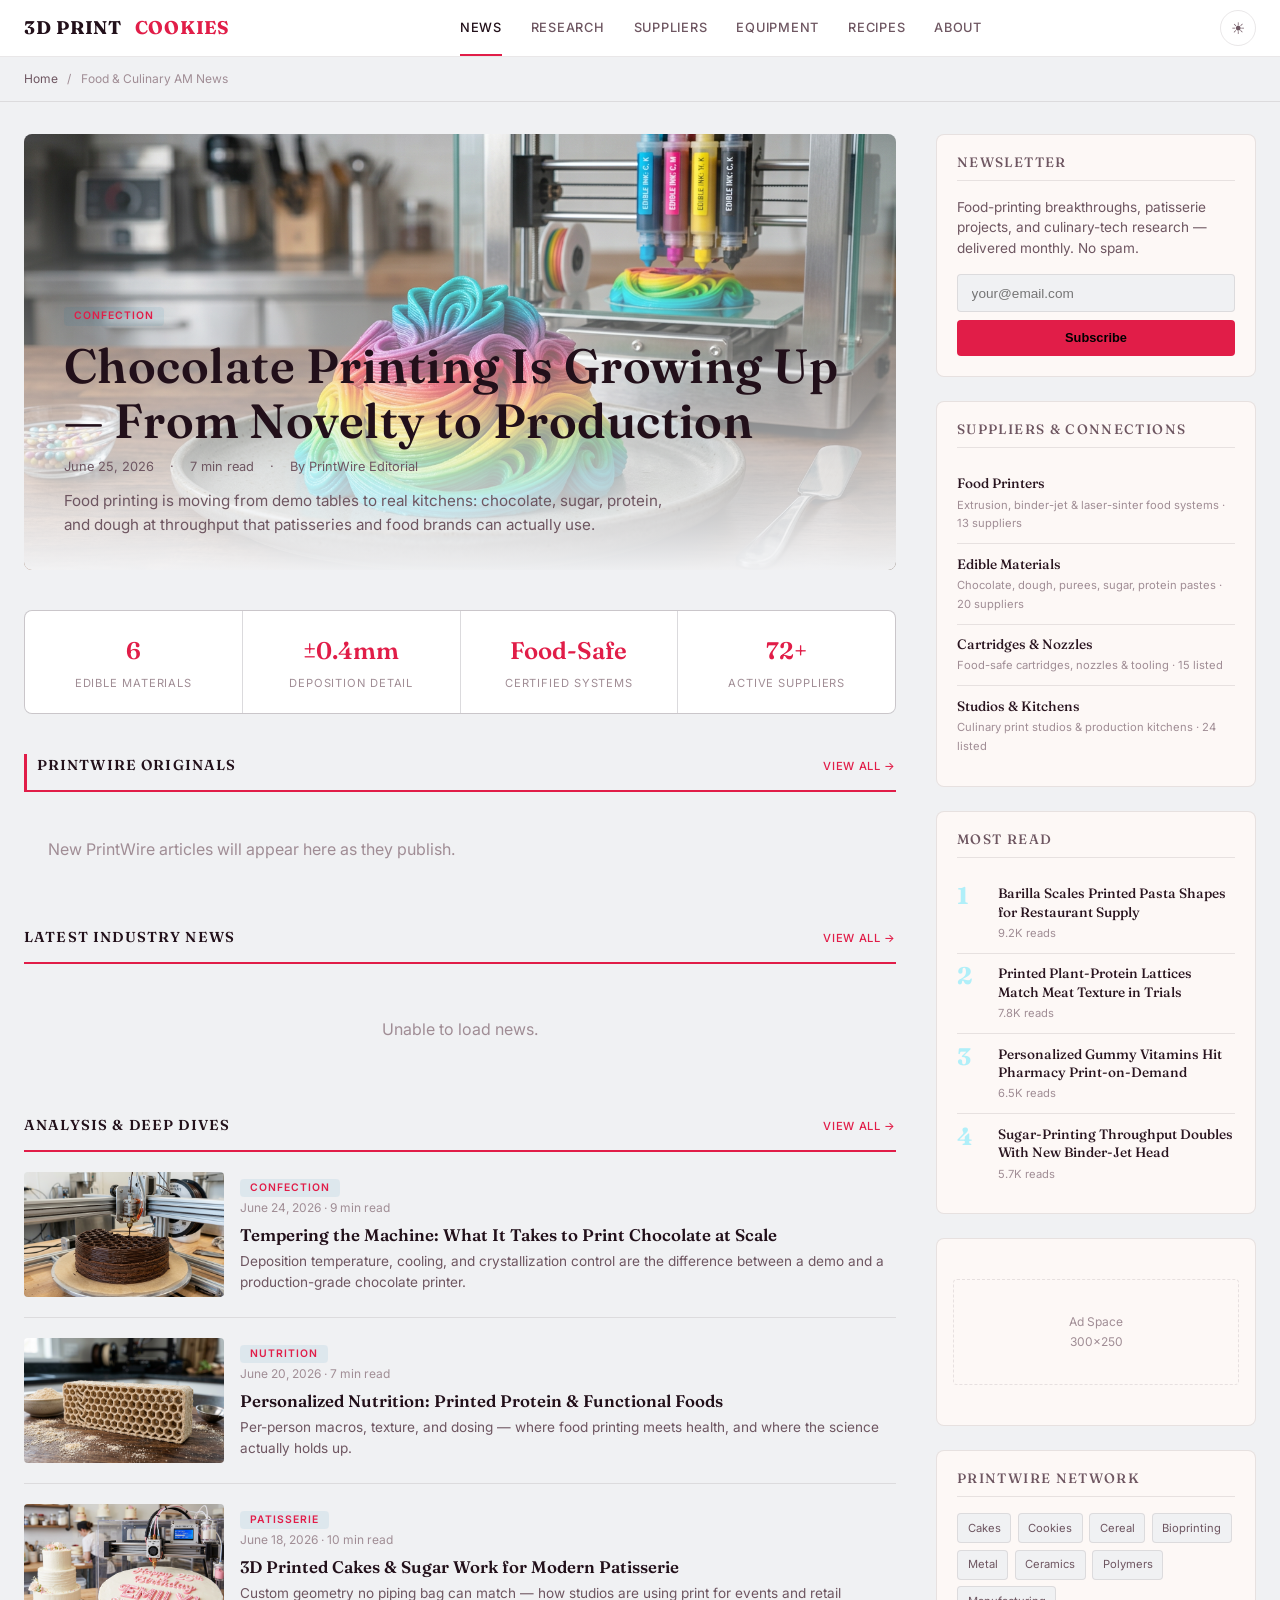
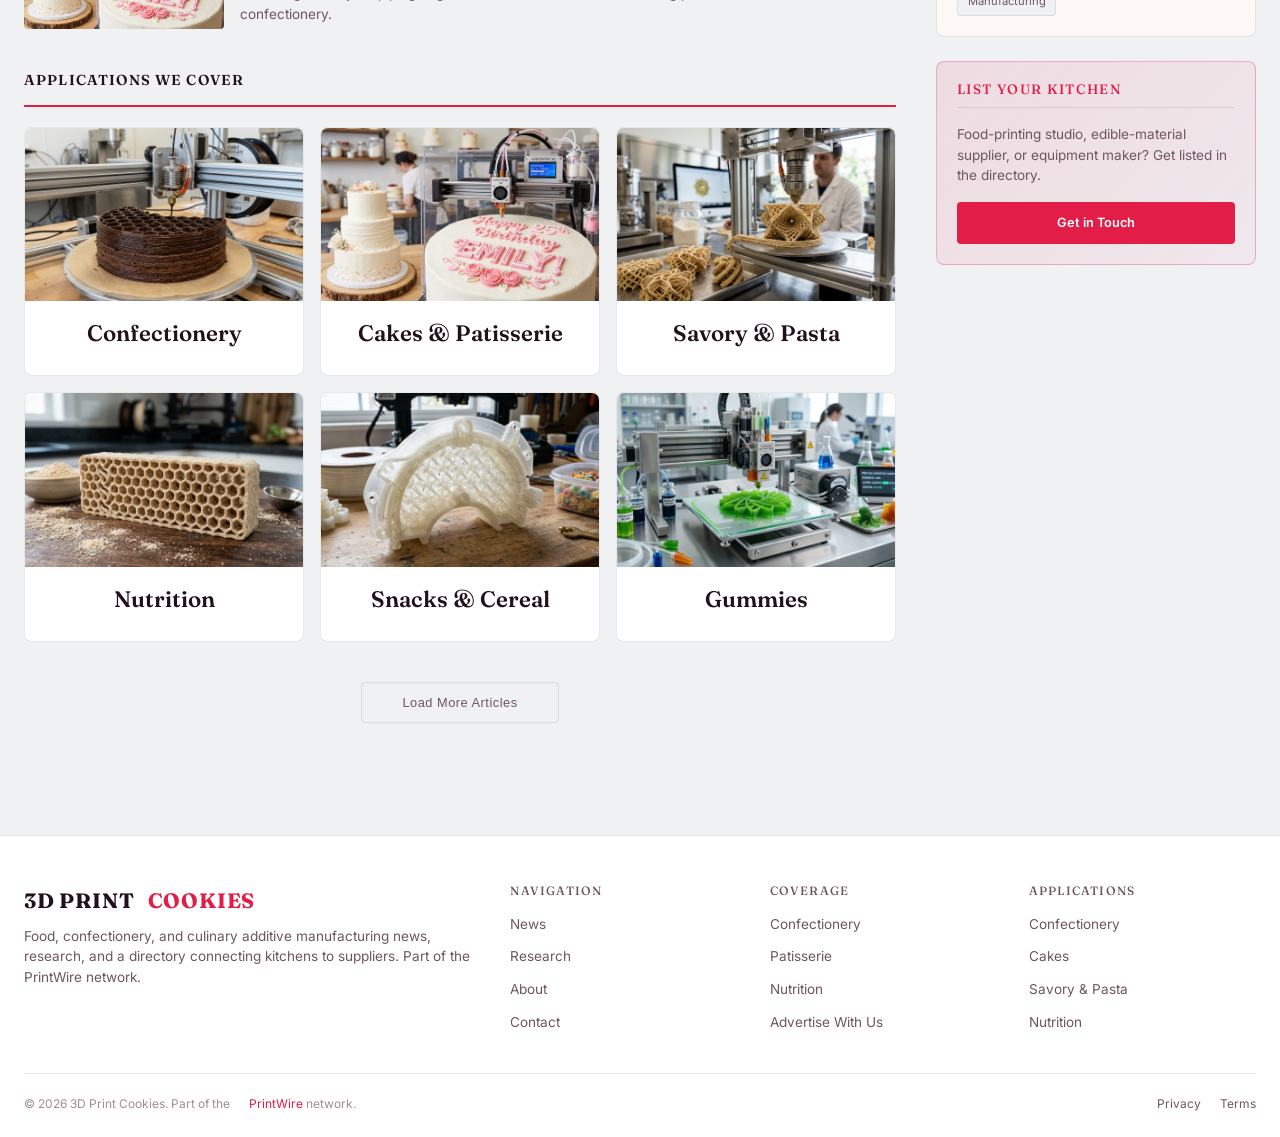
==== static/index.html @ 40391005 "Rebuild as Hugo Berry food site (was legacy static HTML); COOKIES branding" ====
<!DOCTYPE html>
<html lang="en">
<head>
  <meta charset="UTF-8">
  <meta name="viewport" content="width=device-width, initial-scale=1.0">
  <meta name="description" content="3D Print Cookies: food, confectionery, and culinary additive manufacturing news, research, and a directory connecting kitchens to suppliers.">
  <title>3D Print Cookies — Food &amp; Culinary AM News &amp; Suppliers</title>
  <link rel="preconnect" href="https://fonts.googleapis.com">
  <link rel="preconnect" href="https://fonts.gstatic.com" crossorigin>
  <link href="https://fonts.googleapis.com/css2?family=Fraunces:opsz,wght@9..144,500;9..144,600;9..144,700&family=Inter:wght@400;500;600&display=swap" rel="stylesheet">
  <link rel="stylesheet" href="css/editorial.css">
  <link rel="icon" type="image/svg+xml" href="/favicon.svg">
  <meta property="og:type" content="website">
  <meta property="og:title" content="3D Print Cookies — Food &amp; Culinary AM News &amp; Suppliers">
  <meta property="og:description" content="3D Print Cookies: food, confectionery, and culinary additive manufacturing news, research, and a directory connecting kitchens to suppliers.">
  <meta property="og:image" content="https://3dprintfood.com/images/03_multicolor_food.png">
  <meta property="og:url" content="https://3dprintfood.com/">
  <meta name="twitter:card" content="summary_large_image">
  <meta name="twitter:image" content="https://3dprintfood.com/images/03_multicolor_food.png">
</head>
<body>

<!-- ── Header ─────────────────────────────────── -->
<header class="ed-header">
  <div class="ed-header-inner">
    <a href="index.html" class="ed-logo">
      3D&nbsp;PRINT&nbsp;<span class="ed-logo-accent">COOKIES</span>
    </a>
    <button class="ed-nav-toggle" aria-label="Menu" onclick="document.querySelector('.ed-nav').classList.toggle('open')">&#9776;</button>
    <nav class="ed-nav">
      <a href="index.html" class="active">News</a>
      <a href="/articles/">Research</a>
      <a href="#suppliers">Suppliers</a>
      <a href="#suppliers">Equipment</a>
      <a href="#suppliers">Recipes</a>
      <a href="about.html">About</a>
    </nav>
    <button class="ed-theme-toggle" id="themeToggle" aria-label="Toggle light/dark mode" title="Toggle light/dark mode">&#9728;</button>
  </div>
</header>

<!-- ── Breadcrumbs ────────────────────────────── -->
<div class="ed-breadcrumbs">
  <a href="index.html">Home</a> <span>/</span> Food &amp; Culinary AM News
</div>

<!-- ── Main Layout ────────────────────────────── -->
<div class="ed-layout">
  <div class="ed-main">

    <!-- Featured Story -->
    <article class="ed-hero">
      <img src="images/03_multicolor_food.png" alt="Colorful 3D printed food">
      <div class="ed-hero-overlay"></div>
      <div class="ed-hero-content">
        <span class="ed-badge">Confection</span>
        <h1><a href="#">Chocolate Printing Is Growing Up — From Novelty to Production</a></h1>
        <div class="ed-hero-meta">
          <span>June 25, 2026</span>
          <span>·</span>
          <span>7 min read</span>
          <span>·</span>
          <span>By PrintWire Editorial</span>
        </div>
        <p class="ed-hero-excerpt">Food printing is moving from demo tables to real kitchens: chocolate, sugar, protein, and dough at throughput that patisseries and food brands can actually use.</p>
      </div>
    </article>

    <!-- Stats Bar -->
    <div class="ed-stats">
      <div class="ed-stat">
        <div class="ed-stat-value">6</div>
        <div class="ed-stat-label">Edible Materials</div>
      </div>
      <div class="ed-stat">
        <div class="ed-stat-value">±0.4mm</div>
        <div class="ed-stat-label">Deposition Detail</div>
      </div>
      <div class="ed-stat">
        <div class="ed-stat-value">Food-Safe</div>
        <div class="ed-stat-label">Certified Systems</div>
      </div>
      <div class="ed-stat">
        <div class="ed-stat-value">72+</div>
        <div class="ed-stat-label">Active Suppliers</div>
      </div>
    </div>

    <!-- PrintWire Originals — network-wide originals (featured) -->
    <div class="ed-section-label" style="border-left:3px solid var(--accent);padding-left:0.6rem;">
      PrintWire Originals
      <a href="/articles/">View All &rarr;</a>
    </div>
    <div class="ed-card-grid" id="pwOriginals">
      <div style="grid-column:1/-1;text-align:center;padding:2rem;color:var(--text-faint);">Loading PrintWire articles…</div>
    </div>

    <!-- Latest News — PrintWire + industry (RSS) -->
    <div class="ed-section-label">
      Latest Industry News
      <a href="#">View All &rarr;</a>
    </div>
    <div class="ed-card-grid" id="newsGrid">
      <div style="grid-column: 1/-1; text-align:center; padding:2rem; color:var(--text-faint);">Loading latest news…</div>
    </div>

    <!-- Analysis & Deep Dives -->
    <div class="ed-section-label">
      Analysis &amp; Deep Dives
      <a href="#">View All &rarr;</a>
    </div>
    <div class="ed-list">
      <article class="ed-list-item">
        <img src="images/01_chocolate_extrusion.png" alt="Chocolate 3D printing">
        <div>
          <span class="ed-badge">Confection</span>
          <div class="ed-card-meta">June 24, 2026 · 9 min read</div>
          <h3><a href="#">Tempering the Machine: What It Takes to Print Chocolate at Scale</a></h3>
          <p class="ed-card-excerpt">Deposition temperature, cooling, and crystallization control are the difference between a demo and a production-grade chocolate printer.</p>
        </div>
      </article>
      <article class="ed-list-item">
        <img src="images/10_protein_lattice.png" alt="Printed protein lattice">
        <div>
          <span class="ed-badge">Nutrition</span>
          <div class="ed-card-meta">June 20, 2026 · 7 min read</div>
          <h3><a href="#">Personalized Nutrition: Printed Protein &amp; Functional Foods</a></h3>
          <p class="ed-card-excerpt">Per-person macros, texture, and dosing — where food printing meets health, and where the science actually holds up.</p>
        </div>
      </article>
      <article class="ed-list-item">
        <img src="images/09_custom_cake.png" alt="Custom 3D printed cake">
        <div>
          <span class="ed-badge">Patisserie</span>
          <div class="ed-card-meta">June 18, 2026 · 10 min read</div>
          <h3><a href="#">3D Printed Cakes &amp; Sugar Work for Modern Patisserie</a></h3>
          <p class="ed-card-excerpt">Custom geometry no piping bag can match — how studios are using print for events and retail confectionery.</p>
        </div>
      </article>
    </div>

    <!-- Applications -->
    <div class="ed-section-label">
      Applications We Cover
    </div>
    <div class="ed-card-grid" style="grid-template-columns: repeat(3, 1fr); gap: 1rem; margin-bottom: 2.5rem;">
      <a href="#" class="ed-card" style="text-align:center;">
        <img class="ed-card-img" src="images/01_chocolate_extrusion.png" alt="Confectionery">
        <div class="ed-card-body"><h3>Confectionery</h3></div>
      </a>
      <a href="#" class="ed-card" style="text-align:center;">
        <img class="ed-card-img" src="images/09_custom_cake.png" alt="Cakes & Patisserie">
        <div class="ed-card-body"><h3>Cakes &amp; Patisserie</h3></div>
      </a>
      <a href="#" class="ed-card" style="text-align:center;">
        <img class="ed-card-img" src="images/06_pasta_shapes.png" alt="Savory & Pasta">
        <div class="ed-card-body"><h3>Savory &amp; Pasta</h3></div>
      </a>
      <a href="#" class="ed-card" style="text-align:center;">
        <img class="ed-card-img" src="images/10_protein_lattice.png" alt="Nutrition">
        <div class="ed-card-body"><h3>Nutrition</h3></div>
      </a>
      <a href="#" class="ed-card" style="text-align:center;">
        <img class="ed-card-img" src="images/07_cereal_bowl.png" alt="Snacks & Cereal">
        <div class="ed-card-body"><h3>Snacks &amp; Cereal</h3></div>
      </a>
      <a href="#" class="ed-card" style="text-align:center;">
        <img class="ed-card-img" src="images/05_gummy_precision.png" alt="Gummies">
        <div class="ed-card-body"><h3>Gummies</h3></div>
      </a>
    </div>

    <!-- Load More -->
    <div class="ed-load-more">
      <button>Load More Articles</button>
    </div>

  </div>

  <!-- ── Sidebar ─────────────────────────────── -->
  <aside class="ed-sidebar">

    <!-- Newsletter -->
    <div class="ed-sidebar-block ed-newsletter">
      <h4>Newsletter</h4>
      <p>Food-printing breakthroughs, patisserie projects, and culinary-tech research — delivered monthly. No spam.</p>
      <form action="https://api.web3forms.com/submit" method="POST" onsubmit="this.querySelector('button').textContent='Subscribed!';this.querySelector('button').disabled=true;">
        <input type="hidden" name="access_key" value="6f33053b-6d08-414b-9615-665f88c98da8">
        <input type="hidden" name="subject" value="Newsletter Signup — 3dprintcookies.com">
        <input type="hidden" name="from_name" value="Newsletter Signup">
        <input type="email" name="email" placeholder="your@email.com" required>
        <button type="submit">Subscribe</button>
      </form>
    </div>

    <!-- Suppliers & Connections -->
    <div class="ed-sidebar-block" id="suppliers">
      <h4>Suppliers &amp; Connections</h4>
      <div class="ed-popular-item">
        <div>
          <h3><a href="#">Food Printers</a></h3>
          <div class="ed-popular-meta">Extrusion, binder-jet &amp; laser-sinter food systems · 13 suppliers</div>
        </div>
      </div>
      <div class="ed-popular-item">
        <div>
          <h3><a href="#">Edible Materials</a></h3>
          <div class="ed-popular-meta">Chocolate, dough, purees, sugar, protein pastes · 20 suppliers</div>
        </div>
      </div>
      <div class="ed-popular-item">
        <div>
          <h3><a href="#">Cartridges &amp; Nozzles</a></h3>
          <div class="ed-popular-meta">Food-safe cartridges, nozzles &amp; tooling · 15 listed</div>
        </div>
      </div>
      <div class="ed-popular-item">
        <div>
          <h3><a href="#">Studios &amp; Kitchens</a></h3>
          <div class="ed-popular-meta">Culinary print studios &amp; production kitchens · 24 listed</div>
        </div>
      </div>
    </div>

    <!-- Most Read -->
    <div class="ed-sidebar-block">
      <h4>Most Read</h4>
      <div class="ed-popular-item">
        <span class="ed-popular-num">1</span>
        <div>
          <h3><a href="#">Barilla Scales Printed Pasta Shapes for Restaurant Supply</a></h3>
          <div class="ed-popular-meta">9.2K reads</div>
        </div>
      </div>
      <div class="ed-popular-item">
        <span class="ed-popular-num">2</span>
        <div>
          <h3><a href="#">Printed Plant-Protein Lattices Match Meat Texture in Trials</a></h3>
          <div class="ed-popular-meta">7.8K reads</div>
        </div>
      </div>
      <div class="ed-popular-item">
        <span class="ed-popular-num">3</span>
        <div>
          <h3><a href="#">Personalized Gummy Vitamins Hit Pharmacy Print-on-Demand</a></h3>
          <div class="ed-popular-meta">6.5K reads</div>
        </div>
      </div>
      <div class="ed-popular-item">
        <span class="ed-popular-num">4</span>
        <div>
          <h3><a href="#">Sugar-Printing Throughput Doubles With New Binder-Jet Head</a></h3>
          <div class="ed-popular-meta">5.7K reads</div>
        </div>
      </div>
    </div>

    <!-- Ad Placeholder -->
    <div class="ed-sidebar-block" style="text-align:center; color: var(--text-faint); font-size: 0.75rem; padding: 2.5rem 1rem;">
      <div style="border: 1px dashed var(--border); border-radius: 4px; padding: 2rem 1rem;">
        Ad Space<br>300×250
      </div>
    </div>

    <!-- Network Links -->
    <div class="ed-sidebar-block">
      <h4>PrintWire Network</h4>
      <div class="ed-network-links">
        <a href="https://3dprintcakes.com">Cakes</a>
        <a href="https://3dprintcookies.com">Cookies</a>
        <a href="https://3dprintcereal.com">Cereal</a>
        <a href="https://3dprinttissue.com">Bioprinting</a>
        <a href="https://dmls3d.com">Metal</a>
        <a href="https://3dprintceramics.com">Ceramics</a>
        <a href="https://3dprintcomposites.com">Polymers</a>
        <a href="https://sendcutship.com">Manufacturing</a>
      </div>
    </div>

    <!-- Studio CTA -->
    <div class="ed-sidebar-block" style="background: linear-gradient(135deg, rgba(225,29,72,0.10), rgba(225,29,72,0.04)); border-color: var(--border-accent);">
      <h4 style="color: var(--accent);">List Your Kitchen</h4>
      <p style="font-size: 0.85rem; color: var(--text-dim); margin-bottom: 1rem; line-height: 1.5;">Food-printing studio, edible-material supplier, or equipment maker? Get listed in the directory.</p>
      <a href="contact.html" style="display:block;text-align:center;padding:0.65rem;background:var(--accent);border-radius:4px;color:#fff;font-weight:600;font-size:0.8rem;transition:background 0.25s;" onmouseover="this.style.background='var(--accent-dark)'" onmouseout="this.style.background='var(--accent)'">Get in Touch</a>
    </div>

  </aside>
</div>

<!-- ── Footer ─────────────────────────────────── -->
<footer class="ed-footer">
  <div class="ed-footer-inner">
    <div class="ed-footer-brand">
      <div class="ed-logo" style="font-size:1.3rem; margin-bottom: 0.5rem;">3D&nbsp;PRINT&nbsp;<span class="ed-logo-accent">COOKIES</span></div>
      <p>Food, confectionery, and culinary additive manufacturing news, research, and a directory connecting kitchens to suppliers. Part of the PrintWire network.</p>
    </div>
    <div>
      <h4>Navigation</h4>
      <ul>
        <li><a href="index.html">News</a></li>
        <li><a href="/articles/">Research</a></li>
        <li><a href="about.html">About</a></li>
        <li><a href="contact.html">Contact</a></li>
      </ul>
    </div>
    <div>
      <h4>Coverage</h4>
      <ul>
        <li><a href="#">Confectionery</a></li>
        <li><a href="#">Patisserie</a></li>
        <li><a href="#">Nutrition</a></li>
        <li><a href="advertise.html">Advertise With Us</a></li>
      </ul>
    </div>
    <div>
      <h4>Applications</h4>
      <ul>
        <li><a href="#">Confectionery</a></li>
        <li><a href="#">Cakes</a></li>
        <li><a href="#">Savory &amp; Pasta</a></li>
        <li><a href="#">Nutrition</a></li>
      </ul>
    </div>
  </div>
  <div class="ed-footer-bottom">
    <span>&copy; 2026 3D Print Cookies. Part of the <a href="https://3dprint.space" style="color:var(--accent);">PrintWire</a> network.</span>
    <span>
      <a href="#">Privacy</a>
      <a href="#">Terms</a>
    </span>
  </div>
</footer>

<script>
// ── Mobile nav toggle ──
document.querySelector('.ed-nav-toggle')?.addEventListener('click', () => {
  document.querySelector('.ed-nav').classList.toggle('open');
});

// ── Theme toggle (light/dark) — light default ──
(function() {
  const btn = document.getElementById('themeToggle');
  const root = document.documentElement;
  function setTheme(theme) {
    root.setAttribute('data-theme', theme);
    localStorage.setItem('ed-theme', theme);
    btn.innerHTML = theme === 'dark' ? '&#9790;' : '&#9728;';
    btn.title = theme === 'dark' ? 'Switch to light mode' : 'Switch to dark mode';
  }
  const saved = localStorage.getItem('ed-theme');
  setTheme(saved || 'light');
  btn.addEventListener('click', () => {
    const current = root.getAttribute('data-theme') || 'light';
    setTheme(current === 'dark' ? 'light' : 'dark');
  });
})();

// ── News Feed: network-wide PrintWire Originals + industry RSS ──
(function() {
  var grid = document.getElementById('newsGrid');
  var orig = document.getElementById('pwOriginals');

  var feeds = [
    { url: 'https://news.google.com/rss/search?q=3D+printed+food+culinary&hl=en-US&gl=US&ceid=US:en', name: 'Google News' },
    { url: 'https://news.google.com/rss/search?q=food+3D+printing+chocolate+confectionery&hl=en-US&gl=US&ceid=US:en', name: 'Google News' },
    { url: 'https://news.google.com/rss/search?q=printed+protein+alternative+food+technology&hl=en-US&gl=US&ceid=US:en', name: 'Google News' },
    { url: 'https://3dprintingindustry.com/feed/', name: '3DPI' }
  ];

  var api = 'https://api.rss2json.com/v1/api.json?rss_url=';
  var rss = [];
  var localArts = [];
  var loaded = 0;
  var total = feeds.length;
  var fallbackImgs = [
    'images/01_chocolate_extrusion.png','images/02_sugar_layers.png','images/03_multicolor_food.png',
    'images/05_gummy_precision.png','images/06_pasta_shapes.png','images/07_cereal_bowl.png',
    'images/09_custom_cake.png','images/10_protein_lattice.png'
  ];

  function stripHtml(html) {
    var d = document.createElement('div'); d.innerHTML = html;
    return d.textContent || '';
  }
  function esc(s) {
    var d = document.createElement('div'); d.appendChild(document.createTextNode(s));
    return d.innerHTML;
  }
  function card(a, i) {
    var img = a.img || fallbackImgs[i % fallbackImgs.length];
    var fb = fallbackImgs[(i+1) % fallbackImgs.length];
    var open = a.local
      ? 'onclick="location.href=\'' + esc(a.link) + '\'"'
      : 'onclick="window.open(\'' + esc(a.link) + '\',\'_blank\',\'noopener\')"';
    var linkAttrs = a.local ? 'href="' + esc(a.link) + '"'
      : 'href="' + esc(a.link) + '" target="_blank" rel="noopener"';
    var badge = a.local
      ? '<span class="ed-badge" style="background:var(--accent);color:#fff;">' + esc(a.source) + '</span>'
      : '<span class="ed-badge">' + esc(a.source) + '</span>';
    return '<article class="ed-card" style="cursor:pointer" ' + open + '>' +
      '<img class="ed-card-img" src="' + esc(img) + '" alt="" loading="lazy" onerror="this.onerror=null;this.src=\'' + fb + '\'">' +
      '<div class="ed-card-body">' + badge +
        '<div class="ed-card-meta">' + esc(a.dateStr || '') + '</div>' +
        '<h3><a ' + linkAttrs + ' onclick="event.stopPropagation()">' + esc(a.title) + '</a></h3>' +
        '<p class="ed-card-excerpt">' + esc(a.desc) + '</p>' +
      '</div></article>';
  }

  var localReady = fetch('network.json', { cache: 'no-store' })
    .then(function(r){ return r.ok ? r.json() : []; })
    .then(function(items){
      (items || []).forEach(function(it, i){
        localArts.push({ title: it.title, link: it.url, desc: it.summary || '',
          date: it.iso, dateStr: it.date, source: (it.origin || 'PrintWire'), local: true,
          img: it.img || fallbackImgs[i % fallbackImgs.length] });
      });
      if (orig) {
        orig.innerHTML = localArts.length
          ? localArts.slice(0, 6).map(card).join('')
          : '<div style="grid-column:1/-1;padding:1.5rem;color:var(--text-faint);">New PrintWire articles will appear here as they publish.</div>';
      }
    })
    .catch(function(){ if (orig) orig.innerHTML = ''; });

  var timeout = setTimeout(finish, 8000);
  feeds.forEach(function(feed) {
    fetch(api + encodeURIComponent(feed.url))
      .then(function(r){ return r.json(); })
      .then(function(data){
        if (data.status === 'ok' && data.items) {
          data.items.forEach(function(item){
            rss.push({ title: item.title, link: item.link,
              desc: stripHtml(item.description).substring(0,140) + '…',
              date: item.pubDate, source: feed.name, local: false,
              img: item.thumbnail || (item.enclosure && item.enclosure.link) || '' });
          });
        }
      })
      .catch(function(){})
      .then(function(){ loaded++; if (loaded === total) { clearTimeout(timeout); finish(); } });
  });

  var done = false;
  function finish(){ if (done) return; done = true; localReady.then(render); }
  function render(){
    if (!grid) return;
    var merged = localArts.concat(rss);
    merged.forEach(function(a){ if (!a.dateStr && a.date) a.dateStr = new Date(a.date).toLocaleDateString('en-US',{year:'numeric',month:'short',day:'numeric'}); });
    merged.sort(function(a,b){ return new Date(b.date) - new Date(a.date); });
    var top = merged.slice(0, 8);
    grid.innerHTML = top.length
      ? top.map(card).join('')
      : '<div style="grid-column:1/-1;text-align:center;padding:2rem;color:var(--text-faint);">Unable to load news.</div>';
  }
})();
</script>
</body>
</html>
---- static/css/editorial.css ----
/* ============================================
   3dprintmetal.com — Editorial Layout
   Inspired by 3dnatives.com, modernized
   ============================================ */

/* ── Shared Tokens ───────────────────────────── */
:root {
  --accent: #00a8cc;
  --accent-dark: #008fad;
  --accent-dim: rgba(0,168,204,0.12);
  --red: #e53e3e;
  --radius: 8px;
  --radius-sm: 4px;
  --font-display: 'Oswald', sans-serif;
  --font-body: 'Inter', sans-serif;
  --transition: 0.25s cubic-bezier(0.4,0,0.2,1);
}

/* ── Dark Mode (default) ─────────────────────── */
:root, [data-theme="dark"] {
  --bg: #08090f;
  --bg-surface: #0e1019;
  --bg-card: #141620;
  --bg-card-hover: #1a1d2e;
  --bg-sidebar: #0f1118;
  --text: #e2e4e8;
  --text-dim: #8a8f9d;
  --text-faint: #555a68;
  --heading: #ffffff;
  --border: rgba(255,255,255,0.06);
  --border-accent: rgba(0,168,204,0.2);
  --shadow: 0 1px 3px rgba(0,0,0,0.4);
  --shadow-hover: 0 8px 24px rgba(0,0,0,0.5);
  --header-bg: rgba(8,9,15,0.92);
  --badge-bg: rgba(0,168,204,0.12);
  --input-bg: #0a0b12;
}

/* ── Light Mode ──────────────────────────────── */
[data-theme="light"] {
  --accent: #0077a8;
  --accent-dark: #005f85;
  --accent-dim: rgba(0,119,168,0.08);
  --bg: #f5f6f8;
  --bg-surface: #ffffff;
  --bg-card: #ffffff;
  --bg-card-hover: #f0f1f3;
  --bg-sidebar: #fafbfc;
  --text: #2d3748;
  --text-dim: #5a6577;
  --text-faint: #8e96a4;
  --heading: #1a202c;
  --border: rgba(0,0,0,0.08);
  --border-accent: rgba(0,119,168,0.2);
  --shadow: 0 1px 3px rgba(0,0,0,0.06);
  --shadow-hover: 0 8px 24px rgba(0,0,0,0.1);
  --header-bg: rgba(255,255,255,0.95);
  --badge-bg: rgba(0,119,168,0.08);
  --input-bg: #f0f1f3;
}

/* System preference when no manual choice */
@media (prefers-color-scheme: light) {
  :root:not([data-theme]) {
    --accent: #0077a8;
    --accent-dark: #005f85;
    --accent-dim: rgba(0,119,168,0.08);
    --bg: #f5f6f8;
    --bg-surface: #ffffff;
    --bg-card: #ffffff;
    --bg-card-hover: #f0f1f3;
    --bg-sidebar: #fafbfc;
    --text: #2d3748;
    --text-dim: #5a6577;
    --text-faint: #8e96a4;
    --heading: #1a202c;
    --border: rgba(0,0,0,0.08);
    --border-accent: rgba(0,119,168,0.2);
    --shadow: 0 1px 3px rgba(0,0,0,0.06);
    --shadow-hover: 0 8px 24px rgba(0,0,0,0.1);
    --header-bg: rgba(255,255,255,0.95);
    --badge-bg: rgba(0,119,168,0.08);
    --input-bg: #f0f1f3;
  }
}

/* ── Reset ───────────────────────────────────── */
*,*::before,*::after { margin:0;padding:0;box-sizing:border-box; }
html { scroll-behavior:smooth; font-size:16px; }
body {
  font-family: var(--font-body);
  color: var(--text);
  background: var(--input-bg);
  line-height: 1.65;
  -webkit-font-smoothing: antialiased;
  overflow-x: hidden;
}
a { color: inherit; text-decoration: none; }
img { max-width: 100%; display: block; }

/* ── Typography ──────────────────────────────── */
h1,h2,h3,h4 { font-family: var(--font-display); font-weight: 600; line-height: 1.15; color: var(--heading); }
h1 { font-size: clamp(2rem, 5vw, 3rem); letter-spacing: 0.01em; }
h2 { font-size: clamp(1.5rem, 3.5vw, 2.2rem); }
h3 { font-size: clamp(1.1rem, 2vw, 1.4rem); }
h4 { font-size: 0.85rem; text-transform: uppercase; letter-spacing: 0.1em; color: var(--text-dim); font-weight: 500; }

/* ── Header ──────────────────────────────────── */
.ed-header {
  position: sticky; top: 0; z-index: 100;
  background: var(--header-bg);
  backdrop-filter: blur(16px);
  border-bottom: 1px solid var(--border);
}
.ed-header-inner {
  max-width: 1280px;
  margin: 0 auto;
  display: flex;
  align-items: center;
  justify-content: space-between;
  padding: 0 1.5rem;
  height: 56px;
}
.ed-logo {
  font-family: var(--font-display);
  font-size: 1.15rem;
  font-weight: 700;
  color: var(--heading);
  letter-spacing: 0.04em;
  display: flex; align-items: center; gap: 0.5rem;
}
.ed-logo-accent { color: var(--accent); }
.ed-nav { display: flex; gap: 0; align-items: center; }
.ed-nav a {
  padding: 0 0.9rem;
  font-size: 0.8rem;
  font-weight: 500;
  color: var(--text-dim);
  text-transform: uppercase;
  letter-spacing: 0.06em;
  transition: color var(--transition);
  line-height: 56px;
  position: relative;
}
.ed-nav a:hover, .ed-nav a.active { color: var(--heading); }
.ed-nav a.active::after {
  content: ''; position: absolute; bottom: 0; left: 0.9rem; right: 0.9rem;
  height: 2px; background: var(--accent);
}
.ed-nav-toggle {
  display: none; background: none; border: none; color: var(--text);
  font-size: 1.5rem; cursor: pointer; padding: 0.5rem;
}

/* Theme toggle */
.ed-theme-toggle {
  background: none; border: 1px solid var(--border);
  color: var(--text-dim); cursor: pointer;
  width: 36px; height: 36px;
  border-radius: 50%;
  display: flex; align-items: center; justify-content: center;
  font-size: 1rem;
  transition: all var(--transition);
  margin-left: 0.5rem;
  flex-shrink: 0;
}
.ed-theme-toggle:hover { border-color: var(--accent); color: var(--accent); }

/* ── Breadcrumbs ─────────────────────────────── */
.ed-breadcrumbs {
  max-width: 1280px; margin: 0 auto;
  padding: 0.75rem 1.5rem;
  font-size: 0.75rem;
  color: var(--text-faint);
  border-bottom: 1px solid var(--border);
}
.ed-breadcrumbs a { color: var(--text-dim); transition: color var(--transition); }
.ed-breadcrumbs a:hover { color: var(--accent); }
.ed-breadcrumbs span { margin: 0 0.4rem; }

/* ── Layout ──────────────────────────────────── */
.ed-layout {
  max-width: 1280px;
  margin: 0 auto;
  display: grid;
  grid-template-columns: 1fr 320px;
  gap: 2.5rem;
  padding: 2rem 1.5rem;
  align-items: start;
}
.ed-main { min-width: 0; }
.ed-sidebar { position: sticky; top: 72px; }

/* ── Hero / Featured Story ───────────────────── */
.ed-hero {
  margin-bottom: 2.5rem;
  position: relative;
  border-radius: var(--radius);
  overflow: hidden;
  background: var(--bg-card);
}
.ed-hero img {
  width: 100%;
  aspect-ratio: 16/8;
  object-fit: cover;
  display: block;
}
.ed-hero-overlay {
  position: absolute; inset: 0;
  background: linear-gradient(0deg, rgba(8,9,15,0.95) 0%, rgba(8,9,15,0.3) 50%, transparent 100%);
}
[data-theme="light"] .ed-hero-overlay {
  background: linear-gradient(0deg, rgba(245,246,248,0.97) 0%, rgba(245,246,248,0.4) 50%, transparent 100%);
}
.ed-hero-content {
  position: absolute;
  bottom: 0; left: 0; right: 0;
  padding: 2rem 2.5rem;
}
.ed-hero .ed-badge { margin-bottom: 0.75rem; }
.ed-hero h1 { margin-bottom: 0.5rem; }
.ed-hero h1 a { color: var(--heading); transition: color var(--transition); }
.ed-hero h1 a:hover { color: var(--accent); }
.ed-hero-meta {
  font-size: 0.8rem;
  color: var(--text-dim);
  display: flex; gap: 1rem; align-items: center;
}
.ed-hero-excerpt {
  margin-top: 0.75rem;
  font-size: 0.95rem;
  color: var(--text-dim);
  line-height: 1.6;
  max-width: 600px;
}

/* ── Badge / Tag ─────────────────────────────── */
.ed-badge {
  display: inline-block;
  font-size: 0.65rem;
  font-weight: 600;
  text-transform: uppercase;
  letter-spacing: 0.1em;
  padding: 0.25rem 0.6rem;
  border-radius: var(--radius-sm);
  background: var(--badge-bg);
  color: var(--accent);
  line-height: 1;
}
.ed-badge.red { background: rgba(255,68,68,0.12); color: var(--red); }

/* ── Section Label ───────────────────────────── */
.ed-section-label {
  font-family: var(--font-display);
  font-size: 0.9rem;
  font-weight: 600;
  text-transform: uppercase;
  letter-spacing: 0.08em;
  color: var(--heading);
  margin-bottom: 1.25rem;
  padding-bottom: 0.75rem;
  border-bottom: 2px solid var(--accent);
  display: flex;
  align-items: center;
  justify-content: space-between;
}
.ed-section-label a {
  font-family: var(--font-body);
  font-size: 0.7rem;
  font-weight: 500;
  color: var(--accent);
  text-transform: uppercase;
  letter-spacing: 0.06em;
}

/* ── Article Cards ───────────────────────────── */
.ed-card-grid {
  display: grid;
  grid-template-columns: repeat(2, 1fr);
  gap: 1.5rem;
  margin-bottom: 2.5rem;
}
.ed-card {
  background: var(--bg-card);
  border-radius: var(--radius);
  overflow: hidden;
  border: 1px solid var(--border);
  transition: transform var(--transition), box-shadow var(--transition), border-color var(--transition);
}
.ed-card:hover {
  transform: translateY(-2px);
  box-shadow: var(--shadow-hover);
  border-color: var(--border-accent);
}
.ed-card-img {
  aspect-ratio: 16/10;
  object-fit: cover;
  width: 100%;
}
.ed-card-body { padding: 1.25rem; }
.ed-card-body .ed-badge { margin-bottom: 0.65rem; }
.ed-card-body h3 { margin-bottom: 0.5rem; }
.ed-card-body h3 a { color: var(--heading); transition: color var(--transition); }
.ed-card-body h3 a:hover { color: var(--accent); }
.ed-card-meta {
  font-size: 0.75rem;
  color: var(--text-faint);
  margin-bottom: 0.5rem;
}
.ed-card-excerpt {
  font-size: 0.85rem;
  color: var(--text-dim);
  line-height: 1.55;
  display: -webkit-box;
  -webkit-line-clamp: 3;
  -webkit-box-orient: vertical;
  overflow: hidden;
}

/* ── Article List (compact) ──────────────────── */
.ed-list { display: flex; flex-direction: column; gap: 1.25rem; margin-bottom: 2.5rem; }
.ed-list-item {
  display: grid;
  grid-template-columns: 200px 1fr;
  gap: 1rem;
  padding-bottom: 1.25rem;
  border-bottom: 1px solid var(--border);
  align-items: start;
}
.ed-list-item:last-child { border-bottom: none; padding-bottom: 0; }
.ed-list-item img {
  aspect-ratio: 16/10;
  object-fit: cover;
  border-radius: var(--radius-sm);
  width: 100%;
}
.ed-list-item h3 { font-size: 1.05rem; margin-bottom: 0.35rem; }
.ed-list-item h3 a { color: var(--heading); transition: color var(--transition); }
.ed-list-item h3 a:hover { color: var(--accent); }

/* ── Sidebar ─────────────────────────────────── */
.ed-sidebar-block {
  background: var(--bg-sidebar);
  border: 1px solid var(--border);
  border-radius: var(--radius);
  padding: 1.25rem;
  margin-bottom: 1.5rem;
}
.ed-sidebar-block h4 {
  margin-bottom: 1rem;
  padding-bottom: 0.6rem;
  border-bottom: 1px solid var(--border);
}

/* Newsletter widget */
.ed-newsletter p { font-size: 0.85rem; color: var(--text-dim); margin-bottom: 1rem; line-height: 1.5; }
.ed-newsletter input[type="email"] {
  width: 100%;
  padding: 0.65rem 0.85rem;
  background: var(--input-bg);
  border: 1px solid var(--border);
  border-radius: var(--radius-sm);
  color: var(--text);
  font-size: 0.85rem;
  margin-bottom: 0.5rem;
  transition: border-color var(--transition);
}
.ed-newsletter input[type="email"]:focus { outline: none; border-color: var(--accent); }
.ed-newsletter button {
  width: 100%;
  padding: 0.65rem;
  background: var(--accent);
  border: none;
  border-radius: var(--radius-sm);
  color: #000;
  font-weight: 600;
  font-size: 0.8rem;
  cursor: pointer;
  transition: background var(--transition);
}
.ed-newsletter button:hover { background: var(--accent-dark); }

/* Popular posts widget */
.ed-popular-item {
  display: flex;
  gap: 0.75rem;
  padding: 0.65rem 0;
  border-bottom: 1px solid var(--border);
  align-items: start;
}
.ed-popular-item:last-child { border-bottom: none; }
.ed-popular-num {
  font-family: var(--font-display);
  font-size: 1.5rem;
  font-weight: 700;
  color: var(--accent-dim);
  line-height: 1;
  min-width: 1.8rem;
  color: rgba(0,217,255,0.3);
}
.ed-popular-item h3 { font-size: 0.85rem; font-weight: 500; line-height: 1.35; }
.ed-popular-item h3 a { color: var(--text); }
.ed-popular-item h3 a:hover { color: var(--accent); }
.ed-popular-meta { font-size: 0.7rem; color: var(--text-faint); margin-top: 0.2rem; }

/* Network links widget */
.ed-network-links { display: flex; flex-wrap: wrap; gap: 0.4rem; }
.ed-network-links a {
  font-size: 0.7rem;
  padding: 0.3rem 0.6rem;
  background: var(--input-bg);
  border: 1px solid var(--border);
  border-radius: var(--radius-sm);
  color: var(--text-dim);
  transition: all var(--transition);
}
.ed-network-links a:hover { border-color: var(--accent); color: var(--accent); }

/* ── Load More ───────────────────────────────── */
.ed-load-more {
  text-align: center;
  margin: 2rem 0;
}
.ed-load-more button {
  padding: 0.75rem 2.5rem;
  background: transparent;
  border: 1px solid var(--border);
  border-radius: var(--radius-sm);
  color: var(--text-dim);
  font-size: 0.8rem;
  font-weight: 500;
  cursor: pointer;
  letter-spacing: 0.04em;
  transition: all var(--transition);
}
.ed-load-more button:hover {
  border-color: var(--accent);
  color: var(--accent);
}

/* ── Stats Bar ───────────────────────────────── */
.ed-stats {
  display: grid;
  grid-template-columns: repeat(4, 1fr);
  gap: 1px;
  background: var(--border);
  border: 1px solid var(--border);
  border-radius: var(--radius);
  overflow: hidden;
  margin-bottom: 2.5rem;
}
.ed-stat {
  background: var(--bg-card);
  padding: 1.25rem;
  text-align: center;
}
.ed-stat-value {
  font-family: var(--font-display);
  font-size: 1.5rem;
  font-weight: 600;
  color: var(--accent);
}
.ed-stat-label {
  font-size: 0.7rem;
  text-transform: uppercase;
  letter-spacing: 0.08em;
  color: var(--text-faint);
  margin-top: 0.25rem;
}

/* ── Page Hero (inner pages) ─────────────────── */
.ed-page-hero {
  position: relative;
  border-radius: var(--radius);
  overflow: hidden;
  margin-bottom: 2.5rem;
  background: var(--bg-card);
}
.ed-page-hero img {
  width: 100%; aspect-ratio: 16/6; object-fit: cover;
}
.ed-page-hero-overlay {
  position: absolute; inset: 0;
  background: linear-gradient(0deg, rgba(8,9,15,0.9) 0%, rgba(8,9,15,0.4) 60%, transparent 100%);
}
[data-theme="light"] .ed-page-hero-overlay {
  background: linear-gradient(0deg, rgba(245,246,248,0.95) 0%, rgba(245,246,248,0.5) 60%, transparent 100%);
}
.ed-page-hero-content {
  position: absolute; bottom: 0; left: 0; right: 0;
  padding: 2rem 2.5rem;
}
.ed-page-hero h1 { margin-bottom: 0.5rem; }
.ed-page-hero p { color: var(--text-dim); font-size: 1rem; max-width: 600px; }

/* ── Content Sections ────────────────────────── */
.ed-content { max-width: 1280px; margin: 0 auto; padding: 0 1.5rem; }
.ed-content-narrow { max-width: 860px; margin: 0 auto; padding: 0 1.5rem; }
.ed-section { margin-bottom: 3rem; }
.ed-section p { color: var(--text-dim); line-height: 1.75; margin-bottom: 1rem; font-size: 0.95rem; }
.ed-section p:last-child { margin-bottom: 0; }

/* Two-column content block */
.ed-two-col {
  display: grid;
  grid-template-columns: 1fr 1fr;
  gap: 2.5rem;
  align-items: start;
  margin-bottom: 2.5rem;
}
.ed-two-col img { border-radius: var(--radius); width: 100%; }

/* Content cards (mission, values, etc.) */
.ed-content-card {
  background: var(--bg-card);
  border: 1px solid var(--border);
  border-radius: var(--radius);
  padding: 1.75rem;
  transition: border-color var(--transition);
}
.ed-content-card:hover { border-color: var(--border-accent); }
.ed-content-card h3 { margin-bottom: 0.75rem; font-size: 1.15rem; }
.ed-content-card p { margin-bottom: 0; }
.ed-content-card .ed-icon {
  font-size: 1.5rem; margin-bottom: 0.75rem; display: block;
}
.ed-grid-2 { display: grid; grid-template-columns: 1fr 1fr; gap: 1.5rem; margin-bottom: 2.5rem; }
.ed-grid-3 { display: grid; grid-template-columns: repeat(3, 1fr); gap: 1.5rem; margin-bottom: 2.5rem; }
.ed-grid-4 { display: grid; grid-template-columns: repeat(4, 1fr); gap: 1.25rem; margin-bottom: 2.5rem; }

/* Service detail cards */
.ed-service-detail {
  display: grid;
  grid-template-columns: 280px 1fr;
  gap: 1.5rem;
  background: var(--bg-card);
  border: 1px solid var(--border);
  border-radius: var(--radius);
  overflow: hidden;
  margin-bottom: 1.25rem;
  transition: border-color var(--transition);
}
.ed-service-detail:hover { border-color: var(--border-accent); }
.ed-service-detail img { width: 100%; height: 100%; object-fit: cover; }
.ed-service-detail-body { padding: 1.5rem 1.5rem 1.5rem 0; }
.ed-service-detail-body h3 { margin-bottom: 0.5rem; }

/* Timeline */
.ed-timeline { position: relative; padding-left: 2.5rem; margin-bottom: 2.5rem; }
.ed-timeline::before {
  content: ''; position: absolute; left: 0.75rem; top: 0; bottom: 0;
  width: 2px; background: var(--border);
}
.ed-timeline-step {
  position: relative; margin-bottom: 2rem; padding-bottom: 0;
}
.ed-timeline-step:last-child { margin-bottom: 0; }
.ed-timeline-num {
  position: absolute; left: -2.5rem; top: 0;
  width: 1.5rem; height: 1.5rem;
  background: var(--accent);
  color: #000;
  border-radius: 50%;
  font-size: 0.7rem;
  font-weight: 700;
  display: flex; align-items: center; justify-content: center;
}
.ed-timeline-step h3 { font-size: 1.05rem; margin-bottom: 0.35rem; }

/* Forms */
.ed-form { max-width: 100%; }
.ed-form-group { margin-bottom: 1rem; }
.ed-form-group label {
  display: block; font-size: 0.8rem; font-weight: 500;
  color: var(--text-dim); margin-bottom: 0.35rem;
}
.ed-form-group .required { color: var(--red); }
.ed-form-group input, .ed-form-group textarea, .ed-form-group select {
  width: 100%;
  padding: 0.7rem 0.9rem;
  background: var(--input-bg);
  border: 1px solid var(--border);
  border-radius: var(--radius-sm);
  color: var(--text);
  font-family: var(--font-body);
  font-size: 0.9rem;
  transition: border-color var(--transition);
}
.ed-form-group input:focus, .ed-form-group textarea:focus, .ed-form-group select:focus {
  outline: none; border-color: var(--accent);
}
.ed-form-group textarea { resize: vertical; }
.ed-form-submit {
  padding: 0.75rem 2rem;
  background: var(--accent);
  border: none;
  border-radius: var(--radius-sm);
  color: #000;
  font-weight: 600;
  font-size: 0.9rem;
  cursor: pointer;
  transition: background var(--transition);
}
.ed-form-submit:hover { background: var(--accent-dark); }

/* CTA Banner */
.ed-cta-banner {
  background: var(--bg-card);
  border: 1px solid var(--border-accent);
  border-radius: var(--radius);
  padding: 2.5rem;
  text-align: center;
  margin-bottom: 2.5rem;
}
.ed-cta-banner h2 { margin-bottom: 0.5rem; }
.ed-cta-banner p { color: var(--text-dim); margin-bottom: 1.25rem; max-width: 500px; margin-left: auto; margin-right: auto; }
.ed-cta-banner a {
  display: inline-block;
  padding: 0.75rem 2rem;
  background: var(--accent);
  color: #000;
  font-weight: 600;
  border-radius: var(--radius-sm);
  transition: background var(--transition);
}
.ed-cta-banner a:hover { background: var(--accent-dark); }

/* Package cards (advertise) */
.ed-package {
  background: var(--bg-card);
  border: 1px solid var(--border);
  border-radius: var(--radius);
  padding: 1.75rem;
  transition: border-color var(--transition);
}
.ed-package:hover { border-color: var(--border-accent); }
.ed-package h3 { margin-bottom: 0.5rem; }
.ed-package .ed-price {
  font-family: var(--font-display);
  font-size: 1.8rem; font-weight: 600;
  color: var(--accent); margin-bottom: 1rem;
}
.ed-package .ed-price span { font-size: 0.9rem; color: var(--text-faint); }
.ed-package ul {
  list-style: none; padding: 0;
}
.ed-package li {
  font-size: 0.85rem; color: var(--text-dim);
  padding: 0.4rem 0;
  border-bottom: 1px solid var(--border);
  padding-left: 1.2rem;
  position: relative;
}
.ed-package li:last-child { border-bottom: none; }
.ed-package li::before {
  content: '\2713'; position: absolute; left: 0;
  color: var(--accent); font-size: 0.75rem;
}

/* Contact info cards */
.ed-info-card {
  display: flex; gap: 1rem; align-items: start;
  padding: 1rem;
  background: var(--bg-card);
  border: 1px solid var(--border);
  border-radius: var(--radius);
}
.ed-info-card .ed-icon { font-size: 1.5rem; flex-shrink: 0; }
.ed-info-card h4 { font-size: 0.8rem; margin-bottom: 0.25rem; }
.ed-info-card p { font-size: 0.85rem; color: var(--text-dim); margin: 0; }

/* Materials list */
.ed-materials-list { list-style: none; padding: 0; }
.ed-materials-list li {
  padding: 0.5rem 0;
  border-bottom: 1px solid var(--border);
  font-size: 0.9rem;
  color: var(--text-dim);
  padding-left: 1.2rem;
  position: relative;
}
.ed-materials-list li::before {
  content: ''; position: absolute; left: 0; top: 50%;
  width: 6px; height: 6px; border-radius: 50%;
  background: var(--accent); transform: translateY(-50%);
}

@media (max-width: 768px) {
  .ed-two-col { grid-template-columns: 1fr; }
  .ed-grid-2, .ed-grid-3, .ed-grid-4 { grid-template-columns: 1fr; }
  .ed-service-detail { grid-template-columns: 1fr; }
  .ed-service-detail img { aspect-ratio: 16/9; }
  .ed-service-detail-body { padding: 1.25rem; }
  .ed-page-hero-content { padding: 1.5rem; }
}

/* ── Footer ──────────────────────────────────── */
.ed-footer {
  background: var(--bg-surface);
  border-top: 1px solid var(--border);
  padding: 3rem 1.5rem 1.5rem;
  margin-top: 3rem;
}
.ed-footer-inner {
  max-width: 1280px;
  margin: 0 auto;
  display: grid;
  grid-template-columns: 2fr 1fr 1fr 1fr;
  gap: 2rem;
}
.ed-footer-brand p { font-size: 0.85rem; color: var(--text-dim); margin-top: 0.5rem; line-height: 1.5; }
.ed-footer h4 { font-size: 0.75rem; margin-bottom: 0.75rem; }
.ed-footer ul { list-style: none; }
.ed-footer li { margin-bottom: 0.4rem; }
.ed-footer li a { font-size: 0.85rem; color: var(--text-dim); transition: color var(--transition); }
.ed-footer li a:hover { color: var(--accent); }
.ed-footer-bottom {
  max-width: 1280px;
  margin: 2rem auto 0;
  padding-top: 1.25rem;
  border-top: 1px solid var(--border);
  font-size: 0.75rem;
  color: var(--text-faint);
  display: flex;
  justify-content: space-between;
  align-items: center;
}
.ed-footer-bottom a { color: var(--text-dim); margin-left: 1rem; }
.ed-footer-bottom a:hover { color: var(--accent); }

/* ── Responsive ──────────────────────────────── */
@media (max-width: 1024px) {
  .ed-layout { grid-template-columns: 1fr; }
  .ed-sidebar { position: static; }
}
@media (max-width: 768px) {
  .ed-card-grid { grid-template-columns: 1fr; }
  .ed-list-item { grid-template-columns: 140px 1fr; }
  .ed-hero-content { padding: 1.5rem; }
  .ed-hero h1 { font-size: 1.5rem; }
  .ed-footer-inner { grid-template-columns: 1fr 1fr; }
  .ed-stats { grid-template-columns: repeat(2, 1fr); }
  .ed-nav { display: none; }
  .ed-nav.open { display: flex; flex-direction: column; position: absolute; top: 56px; left: 0; right: 0; background: var(--bg); border-bottom: 1px solid var(--border); padding: 0.5rem 0; }
  .ed-nav.open a { line-height: 2.5; padding: 0 1.5rem; }
  .ed-nav-toggle { display: block; }
}
@media (max-width: 480px) {
  .ed-list-item { grid-template-columns: 1fr; }
  .ed-list-item img { aspect-ratio: 16/9; }
  .ed-footer-inner { grid-template-columns: 1fr; }
  .ed-hero-excerpt { display: none; }
}

/* ── Berry scheme (food): light default + dark toggle, raspberry, Fraunces ── */
:root { --font-display: 'Fraunces', serif; --font-body: 'Inter', sans-serif; }
:root, [data-theme="light"] {
  --accent: #E11D48; --accent-dark: #BE123C; --accent-dim: rgba(225,29,72,0.09);
  --bg: #FBF5F3; --bg-surface: #FFFFFF; --bg-card: #FFFFFF; --bg-card-hover: #F6EAE6;
  --bg-sidebar: #FDF8F6; --text: #2A1520; --text-dim: #6E5661; --text-faint: #A08D95;
  --heading: #22101A; --border: rgba(42,21,32,0.10); --border-accent: rgba(225,29,72,0.28);
}
[data-theme="dark"] {
  --accent: #FB4570; --accent-dark: #E11D48; --accent-dim: rgba(251,69,112,0.14);
  --bg: #1A0E13; --bg-surface: #241318; --bg-card: #2A171D; --bg-card-hover: #331A22;
  --bg-sidebar: #1E1015; --text: #F5E9EC; --text-dim: #C4A6AF; --text-faint: #7A5E68;
  --heading: #FFFFFF; --border: rgba(255,255,255,0.08); --border-accent: rgba(251,69,112,0.28);
}
@media (prefers-color-scheme: dark) { :root:not([data-theme]) {
  --bg: #1A0E13; --bg-surface: #241318; --bg-card: #2A171D; --text: #F5E9EC;
  --text-dim: #C4A6AF; --heading: #FFFFFF; --border: rgba(255,255,255,0.08);
  --accent: #FB4570; --accent-dark: #E11D48;
} }
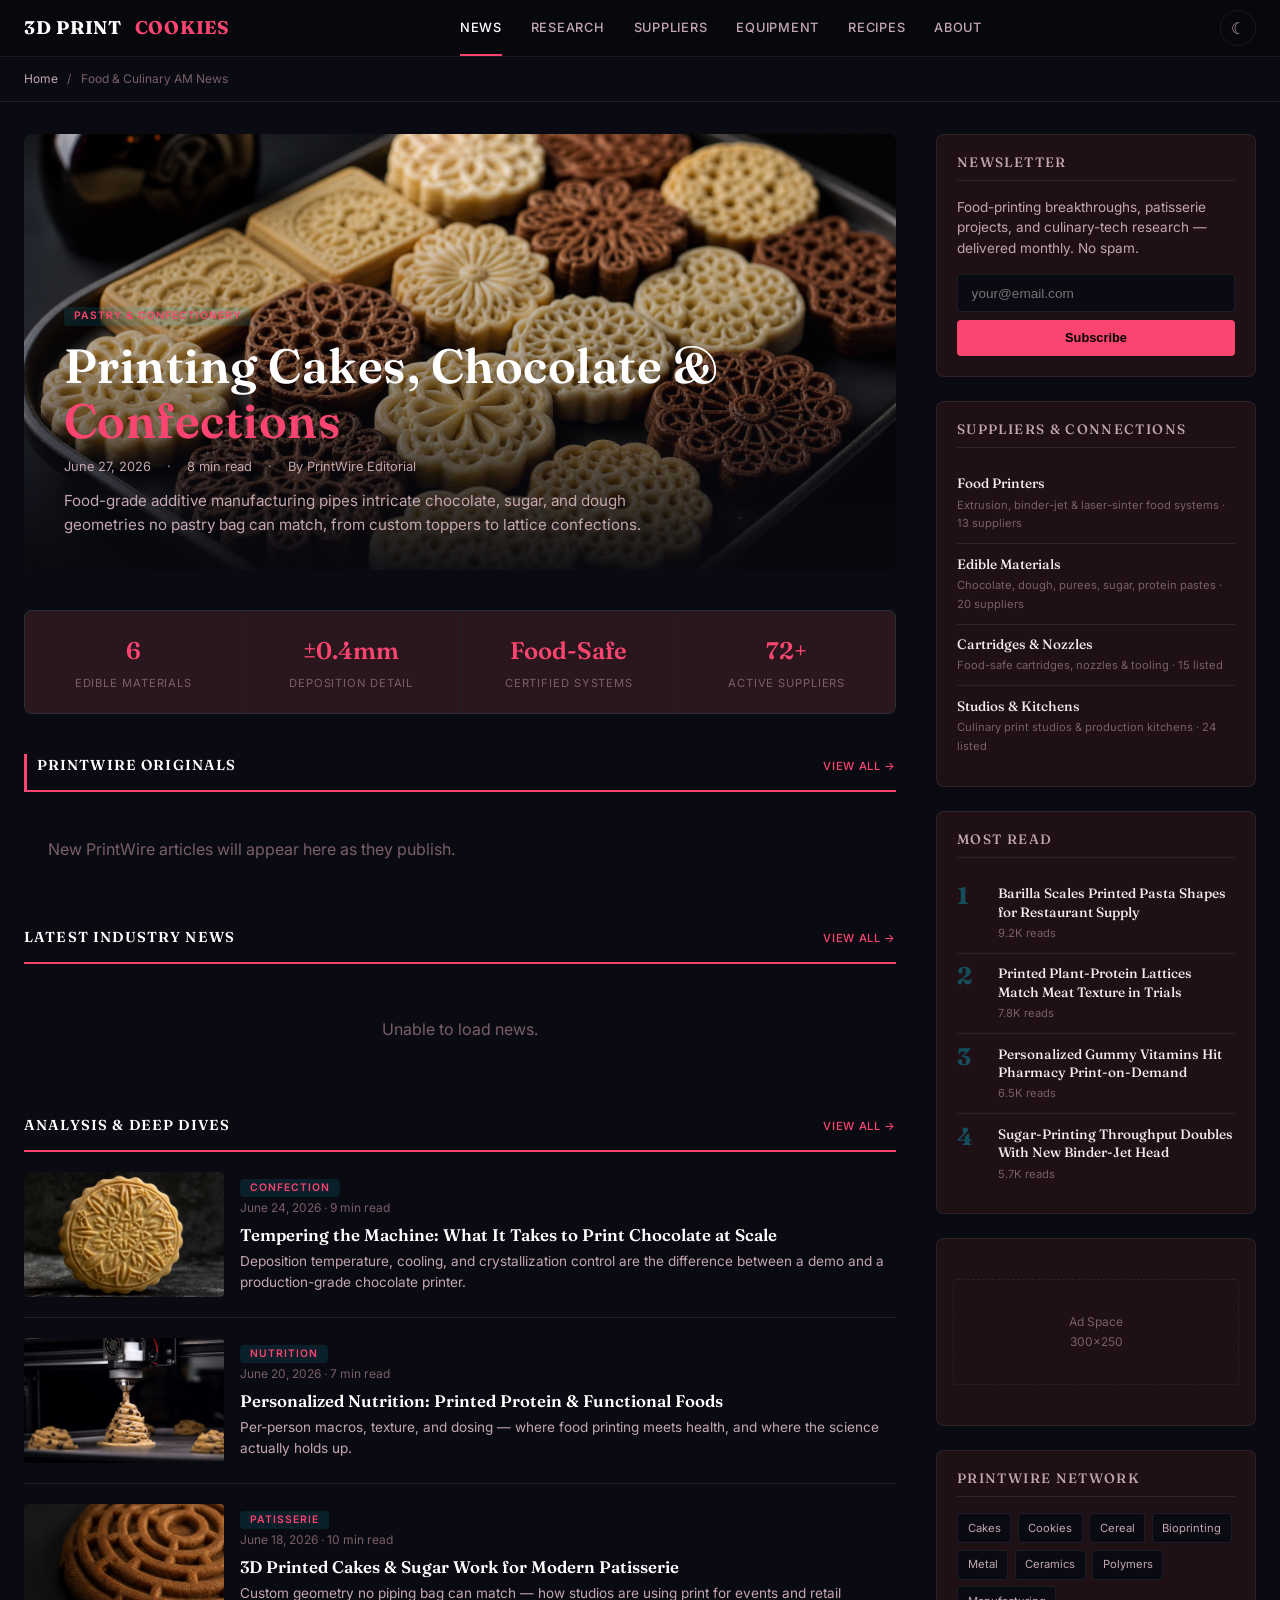
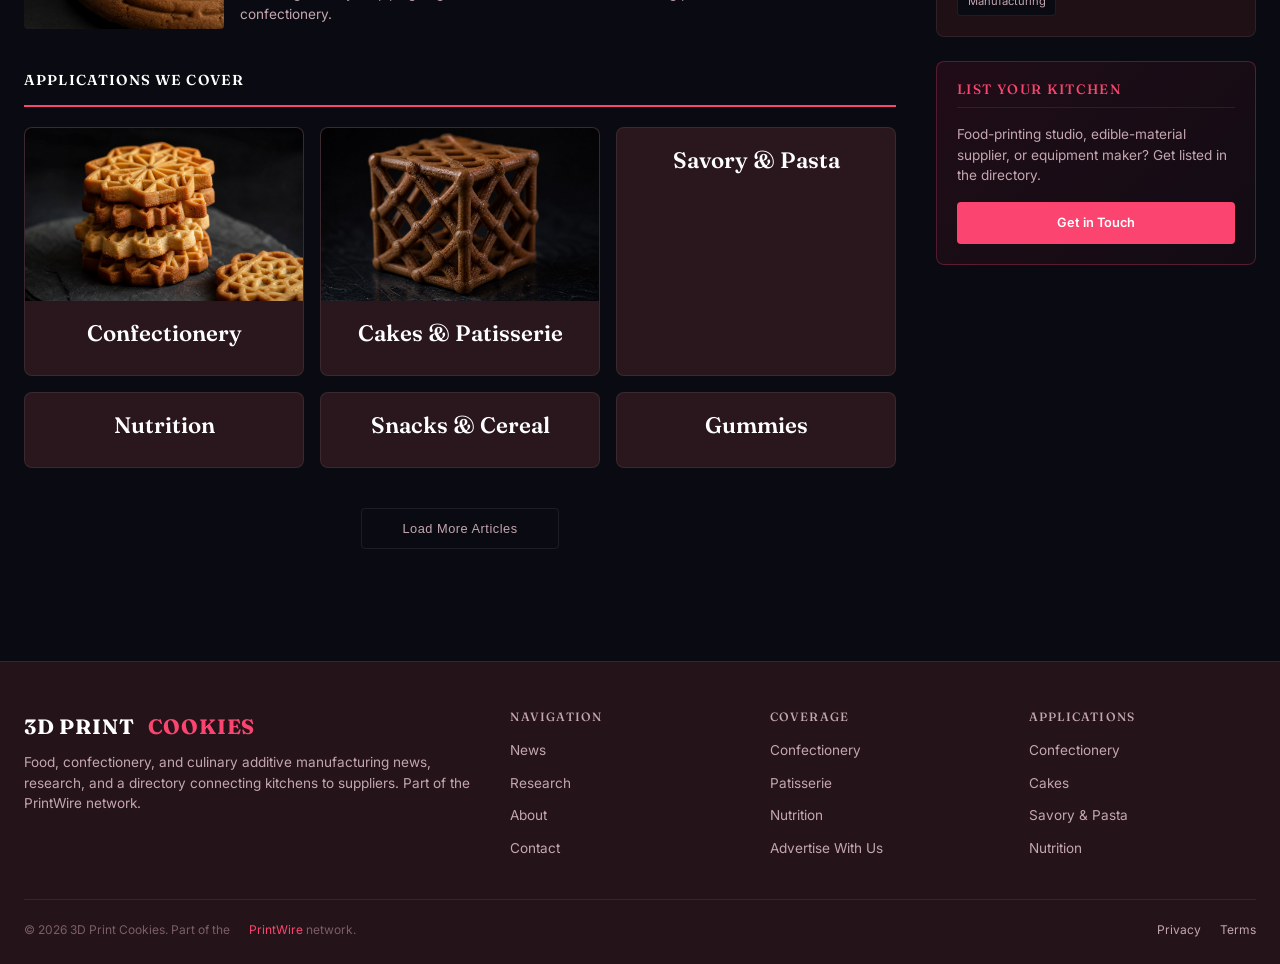
==== commit dc14d62f: "Diversify: market-targeted variant layout, unique per-site gpt-image-2 imagery (no repeats), light/d" ====
--- a/static/index.html
+++ b/static/index.html
@@ -13,10 +13,10 @@
   <meta property="og:type" content="website">
   <meta property="og:title" content="3D Print Cookies — Food &amp; Culinary AM News &amp; Suppliers">
   <meta property="og:description" content="3D Print Cookies: food, confectionery, and culinary additive manufacturing news, research, and a directory connecting kitchens to suppliers.">
-  <meta property="og:image" content="https://3dprintfood.com/images/03_multicolor_food.png">
+  <meta property="og:image" content="https://3dprintfood.com/images/01_hero_tray_intricately.png">
   <meta property="og:url" content="https://3dprintfood.com/">
   <meta name="twitter:card" content="summary_large_image">
-  <meta name="twitter:image" content="https://3dprintfood.com/images/03_multicolor_food.png">
+  <meta name="twitter:image" content="https://3dprintfood.com/images/01_hero_tray_intricately.png">
 </head>
 <body>
 
@@ -50,19 +50,15 @@
 
     <!-- Featured Story -->
     <article class="ed-hero">
-      <img src="images/03_multicolor_food.png" alt="Colorful 3D printed food">
+      <img src="images/01_hero_tray_intricately.png" alt="Pastry & Confectionery">
       <div class="ed-hero-overlay"></div>
       <div class="ed-hero-content">
-        <span class="ed-badge">Confection</span>
-        <h1><a href="#">Chocolate Printing Is Growing Up — From Novelty to Production</a></h1>
+        <span class="ed-badge">Pastry & Confectionery</span>
+        <h1><a href="#">Printing Cakes, Chocolate &amp; <span class="ed-logo-accent">Confections</span></a></h1>
         <div class="ed-hero-meta">
-          <span>June 25, 2026</span>
-          <span>·</span>
-          <span>7 min read</span>
-          <span>·</span>
-          <span>By PrintWire Editorial</span>
-        </div>
-        <p class="ed-hero-excerpt">Food printing is moving from demo tables to real kitchens: chocolate, sugar, protein, and dough at throughput that patisseries and food brands can actually use.</p>
+          <span>June 27, 2026</span><span>·</span><span>8 min read</span><span>·</span><span>By PrintWire Editorial</span>
+        </div>
+        <p class="ed-hero-excerpt">Food-grade additive manufacturing pipes intricate chocolate, sugar, and dough geometries no pastry bag can match, from custom toppers to lattice confections.</p>
       </div>
     </article>
 
@@ -111,7 +107,7 @@
     </div>
     <div class="ed-list">
       <article class="ed-list-item">
-        <img src="images/01_chocolate_extrusion.png" alt="Chocolate 3D printing">
+        <img src="images/02_cookie_embossed.png" alt="Chocolate 3D printing">
         <div>
           <span class="ed-badge">Confection</span>
           <div class="ed-card-meta">June 24, 2026 · 9 min read</div>
@@ -120,7 +116,7 @@
         </div>
       </article>
       <article class="ed-list-item">
-        <img src="images/10_protein_lattice.png" alt="Printed protein lattice">
+        <img src="images/03_printer_extruding.png" alt="Printed protein lattice">
         <div>
           <span class="ed-badge">Nutrition</span>
           <div class="ed-card-meta">June 20, 2026 · 7 min read</div>
@@ -129,7 +125,7 @@
         </div>
       </article>
       <article class="ed-list-item">
-        <img src="images/09_custom_cake.png" alt="Custom 3D printed cake">
+        <img src="images/04_cookie_surface.png" alt="Custom 3D printed cake">
         <div>
           <span class="ed-badge">Patisserie</span>
           <div class="ed-card-meta">June 18, 2026 · 10 min read</div>
@@ -145,27 +141,27 @@
     </div>
     <div class="ed-card-grid" style="grid-template-columns: repeat(3, 1fr); gap: 1rem; margin-bottom: 2.5rem;">
       <a href="#" class="ed-card" style="text-align:center;">
-        <img class="ed-card-img" src="images/01_chocolate_extrusion.png" alt="Confectionery">
+        <img class="ed-card-img" src="images/05_stack_custom.png" alt="Confectionery">
         <div class="ed-card-body"><h3>Confectionery</h3></div>
       </a>
       <a href="#" class="ed-card" style="text-align:center;">
-        <img class="ed-card-img" src="images/09_custom_cake.png" alt="Cakes & Patisserie">
+        <img class="ed-card-img" src="images/06_gingerbread_lattice.png" alt="Cakes & Patisserie">
         <div class="ed-card-body"><h3>Cakes &amp; Patisserie</h3></div>
       </a>
       <a href="#" class="ed-card" style="text-align:center;">
-        <img class="ed-card-img" src="images/06_pasta_shapes.png" alt="Savory & Pasta">
+        
         <div class="ed-card-body"><h3>Savory &amp; Pasta</h3></div>
       </a>
       <a href="#" class="ed-card" style="text-align:center;">
-        <img class="ed-card-img" src="images/10_protein_lattice.png" alt="Nutrition">
+        
         <div class="ed-card-body"><h3>Nutrition</h3></div>
       </a>
       <a href="#" class="ed-card" style="text-align:center;">
-        <img class="ed-card-img" src="images/07_cereal_bowl.png" alt="Snacks & Cereal">
+        
         <div class="ed-card-body"><h3>Snacks &amp; Cereal</h3></div>
       </a>
       <a href="#" class="ed-card" style="text-align:center;">
-        <img class="ed-card-img" src="images/05_gummy_precision.png" alt="Gummies">
+        
         <div class="ed-card-body"><h3>Gummies</h3></div>
       </a>
     </div>
@@ -348,7 +344,7 @@
     btn.title = theme === 'dark' ? 'Switch to light mode' : 'Switch to dark mode';
   }
   const saved = localStorage.getItem('ed-theme');
-  setTheme(saved || 'light');
+  setTheme(saved || 'dark');
   btn.addEventListener('click', () => {
     const current = root.getAttribute('data-theme') || 'light';
     setTheme(current === 'dark' ? 'light' : 'dark');
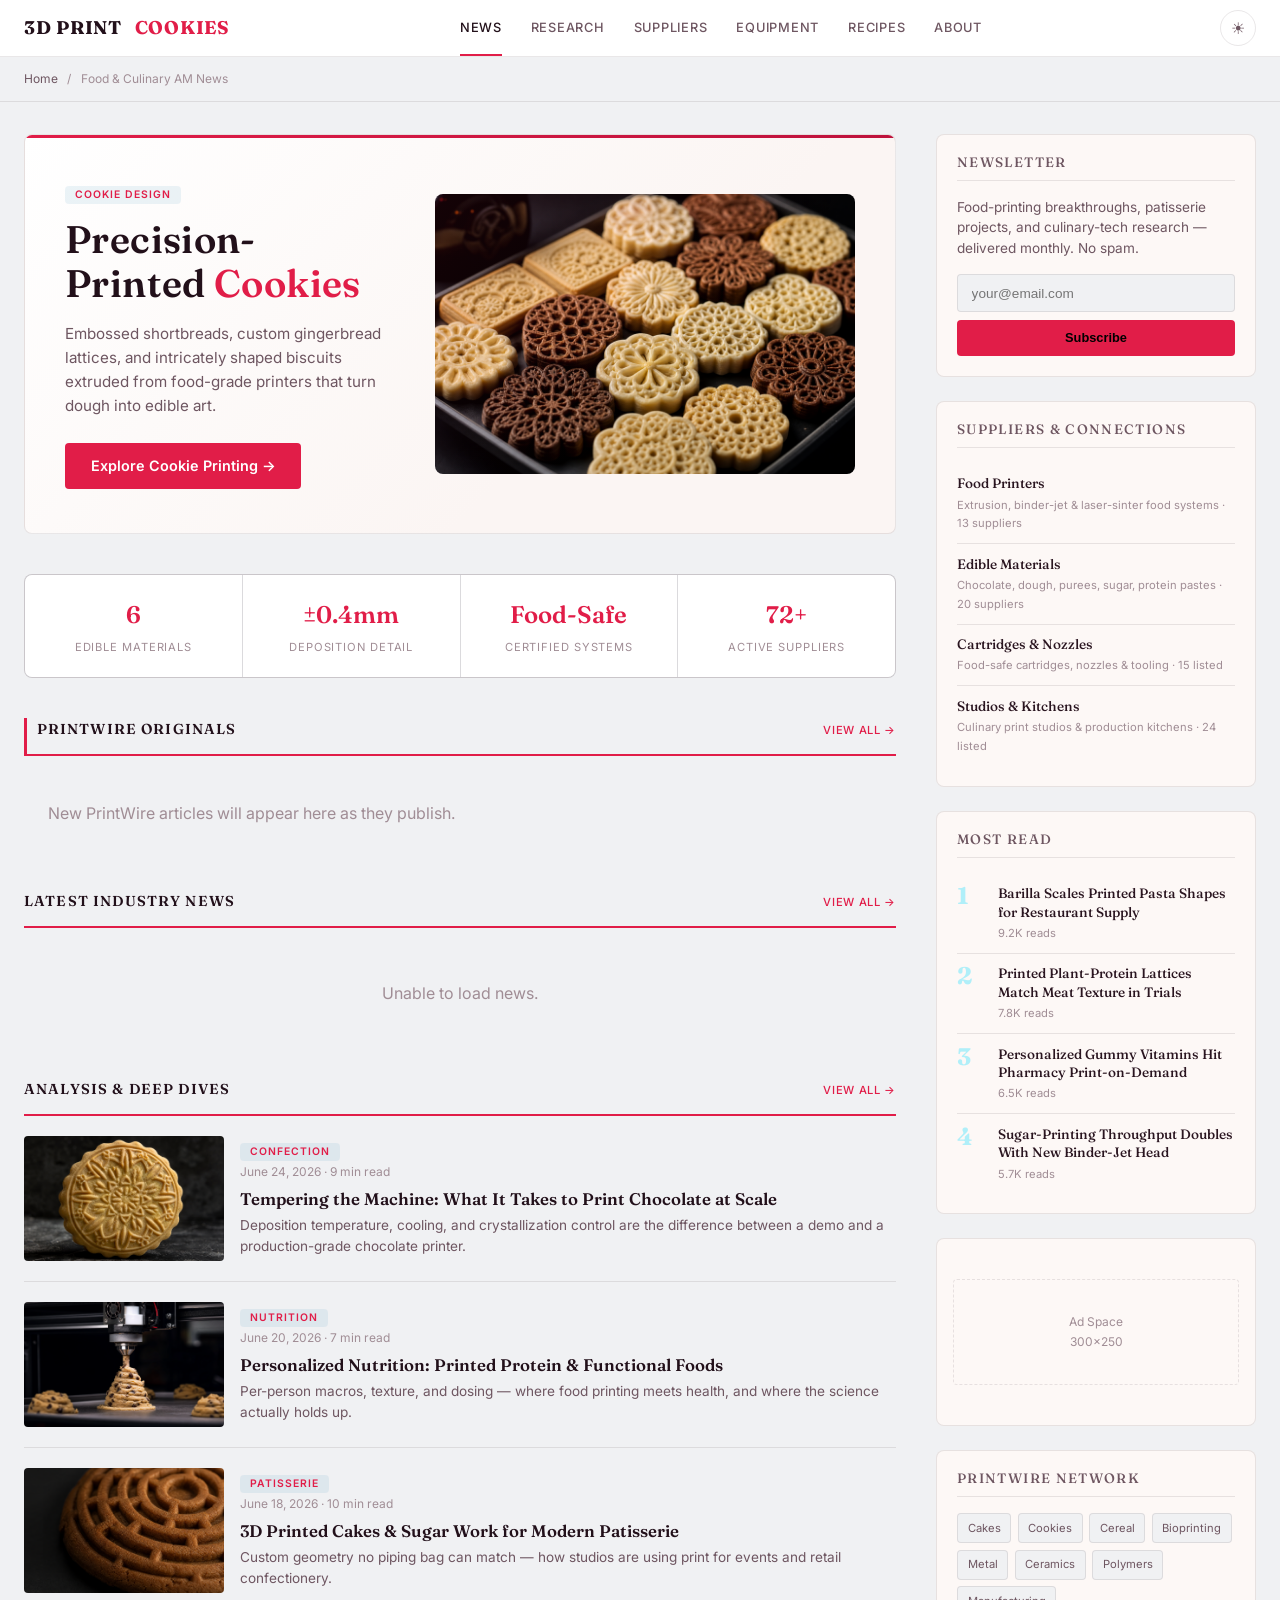
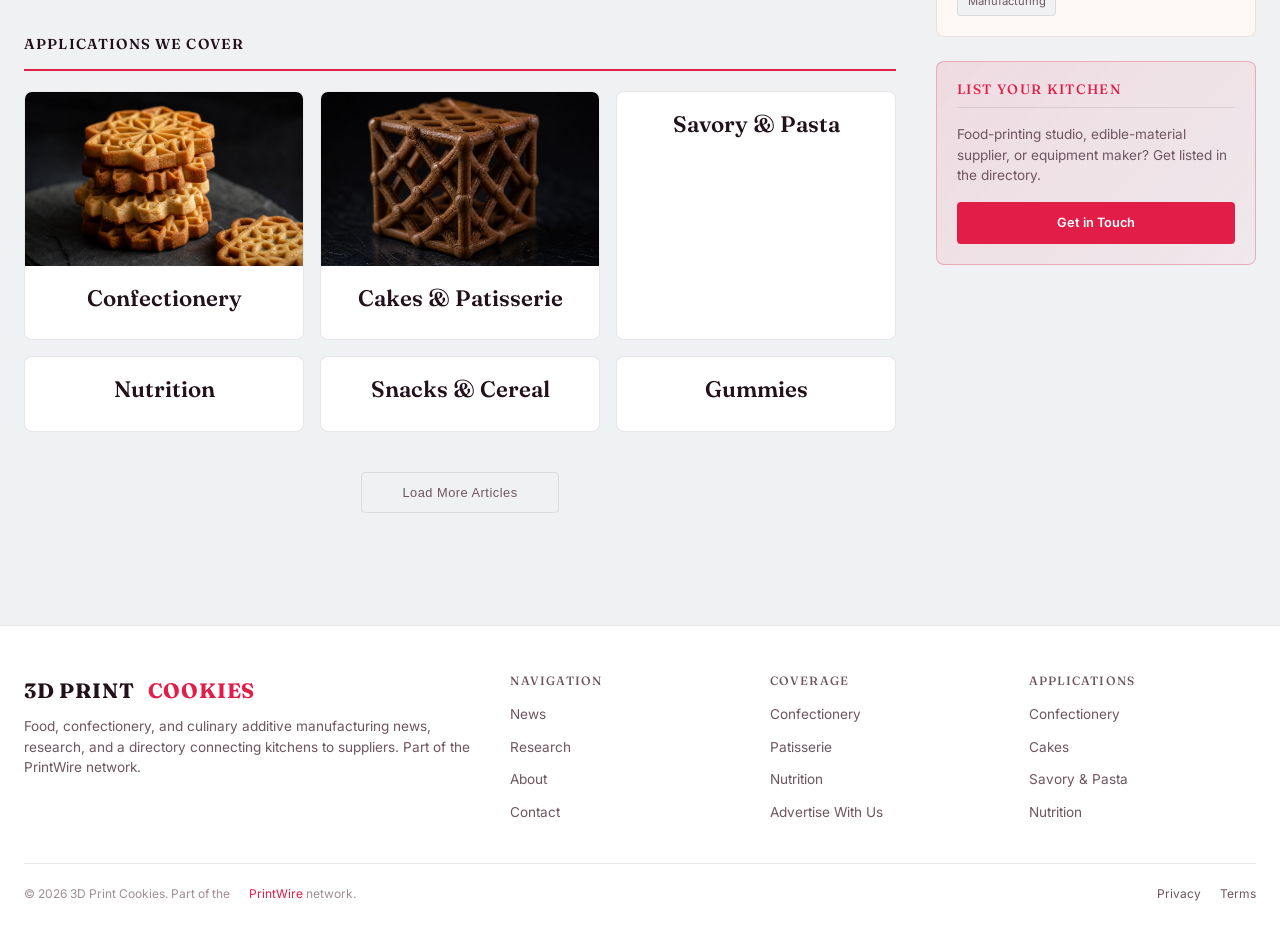
==== commit 94ff28f9: "Food: contextual Cookie Design hero, all-light default" ====
--- a/static/index.html
+++ b/static/index.html
@@ -12,7 +12,7 @@
   <link rel="icon" type="image/svg+xml" href="/favicon.svg">
   <meta property="og:type" content="website">
   <meta property="og:title" content="3D Print Cookies — Food &amp; Culinary AM News &amp; Suppliers">
-  <meta property="og:description" content="3D Print Cookies: food, confectionery, and culinary additive manufacturing news, research, and a directory connecting kitchens to suppliers.">
+  <meta property="og:description" content="Embossed shortbreads, custom gingerbread lattices, and intricately shaped biscuits extruded from food-grade printers that turn dough into edible art.">
   <meta property="og:image" content="https://3dprintfood.com/images/01_hero_tray_intricately.png">
   <meta property="og:url" content="https://3dprintfood.com/">
   <meta name="twitter:card" content="summary_large_image">
@@ -49,16 +49,15 @@
   <div class="ed-main">
 
     <!-- Featured Story -->
-    <article class="ed-hero">
-      <img src="images/01_hero_tray_intricately.png" alt="Pastry & Confectionery">
-      <div class="ed-hero-overlay"></div>
-      <div class="ed-hero-content">
-        <span class="ed-badge">Pastry & Confectionery</span>
-        <h1><a href="#">Printing Cakes, Chocolate &amp; <span class="ed-logo-accent">Confections</span></a></h1>
-        <div class="ed-hero-meta">
-          <span>June 27, 2026</span><span>·</span><span>8 min read</span><span>·</span><span>By PrintWire Editorial</span>
-        </div>
-        <p class="ed-hero-excerpt">Food-grade additive manufacturing pipes intricate chocolate, sugar, and dough geometries no pastry bag can match, from custom toppers to lattice confections.</p>
+    <article class="ed-hero-split">
+      <div class="ed-hero-split-text">
+        <span class="ed-badge">Cookie Design</span>
+        <h1>Precision-Printed <span class="ed-logo-accent">Cookies</span></h1>
+        <p class="ed-hero-excerpt">Embossed shortbreads, custom gingerbread lattices, and intricately shaped biscuits extruded from food-grade printers that turn dough into edible art.</p>
+        <a href="/articles/" class="ed-hero-cta">Explore Cookie Printing &rarr;</a>
+      </div>
+      <div class="ed-hero-visual">
+        <img src="images/01_hero_tray_intricately.png" alt="Cookie Design">
       </div>
     </article>
 
@@ -344,7 +343,7 @@
     btn.title = theme === 'dark' ? 'Switch to light mode' : 'Switch to dark mode';
   }
   const saved = localStorage.getItem('ed-theme');
-  setTheme(saved || 'dark');
+  setTheme(saved || 'light');
   btn.addEventListener('click', () => {
     const current = root.getAttribute('data-theme') || 'light';
     setTheme(current === 'dark' ? 'light' : 'dark');
@@ -363,6 +362,16 @@
     { url: 'https://3dprintingindustry.com/feed/', name: '3DPI' }
   ];
 
+    function bestImg(item){
+    var raw = '';
+    var html = item.content || item.description || '';
+    var m = html.match(/<img[^>]+src=["']([^"'>]+)["']/i);
+    if (m) raw = m[1];
+    if (!raw) raw = (item.enclosure && item.enclosure.link) || item.thumbnail || '';
+    if (!raw) return '';
+    var full = raw.replace(/-\d{2,4}x\d{2,4}(?=\.(jpg|jpeg|png|webp|gif)(\?|$))/i, '');
+    return 'https://wsrv.nl/?url=' + encodeURIComponent(full) + '&w=800&h=534&fit=cover&a=attention&output=jpg&q=82';
+  }
   var api = 'https://api.rss2json.com/v1/api.json?rss_url=';
   var rss = [];
   var localArts = [];
@@ -428,7 +437,7 @@
             rss.push({ title: item.title, link: item.link,
               desc: stripHtml(item.description).substring(0,140) + '…',
               date: item.pubDate, source: feed.name, local: false,
-              img: item.thumbnail || (item.enclosure && item.enclosure.link) || '' });
+              img: bestImg(item) });
           });
         }
       })
--- a/static/css/editorial.css
+++ b/static/css/editorial.css
@@ -771,3 +771,43 @@
   --text-dim: #C4A6AF; --heading: #FFFFFF; --border: rgba(255,255,255,0.08);
   --accent: #FB4570; --accent-dark: #E11D48;
 } }
+
+.ed-hero-split {
+  display: grid;
+  grid-template-columns: 1fr 420px;
+  gap: 2.5rem;
+  align-items: center;
+  background: linear-gradient(135deg, var(--bg-card) 0%, var(--bg) 65%);
+  border: 1px solid var(--border);
+  border-radius: var(--radius);
+  padding: 2.75rem 2.5rem;
+  margin-bottom: 2.5rem;
+  position: relative;
+  overflow: hidden;
+}
+.ed-hero-split::before {
+  content: ''; position: absolute; top: 0; left: 0; right: 0; height: 3px;
+  background: linear-gradient(90deg, var(--accent), var(--accent-dark));
+}
+.ed-hero-split h1 { font-size: 2.4rem; line-height: 1.15; margin: 0.75rem 0 0.5rem; }
+.ed-hero-split .ed-hero-excerpt { max-width: none; margin-top: 1rem; }
+.ed-hero-cta {
+  display: inline-block; margin-top: 1.5rem;
+  padding: 0.7rem 1.6rem; border-radius: var(--radius-sm);
+  background: var(--accent); color: #fff; font-weight: 600; font-size: 0.9rem;
+  transition: transform var(--transition), box-shadow var(--transition);
+}
+.ed-hero-cta:hover { transform: translateY(-2px); box-shadow: 0 6px 20px var(--accent-dim); }
+.ed-hero-visual {
+  position: relative; border-radius: var(--radius); overflow: hidden; aspect-ratio: 3/2;
+}
+.ed-hero-visual img { width: 100%; height: 100%; object-fit: cover; display: block; }
+.ed-hero-visual::after {
+  content: ''; position: absolute; inset: 0;
+  background: linear-gradient(135deg, var(--accent-dim) 0%, transparent 60%);
+}
+@media (max-width: 768px) {
+  .ed-hero-split { grid-template-columns: 1fr; padding: 1.75rem 1.5rem; }
+  .ed-hero-split h1 { font-size: 1.7rem; }
+  .ed-hero-visual { order: -1; }
+}
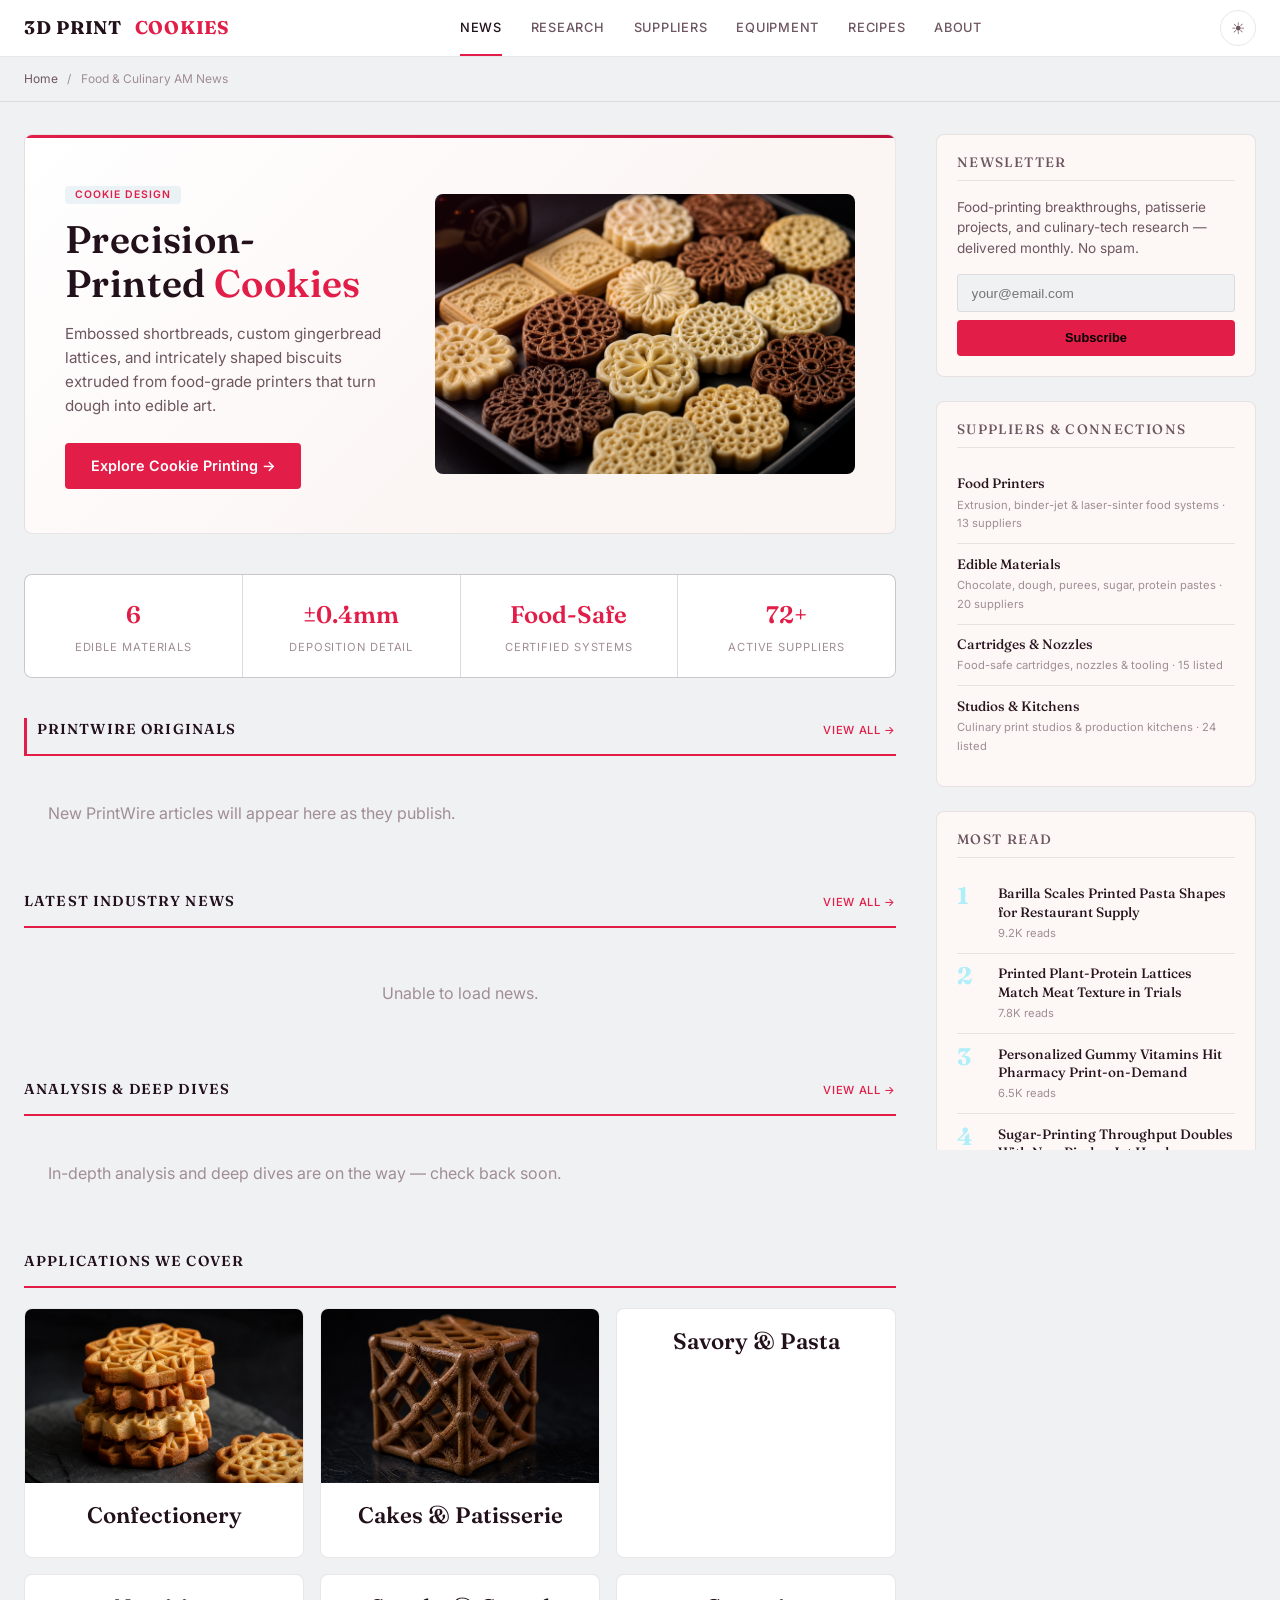
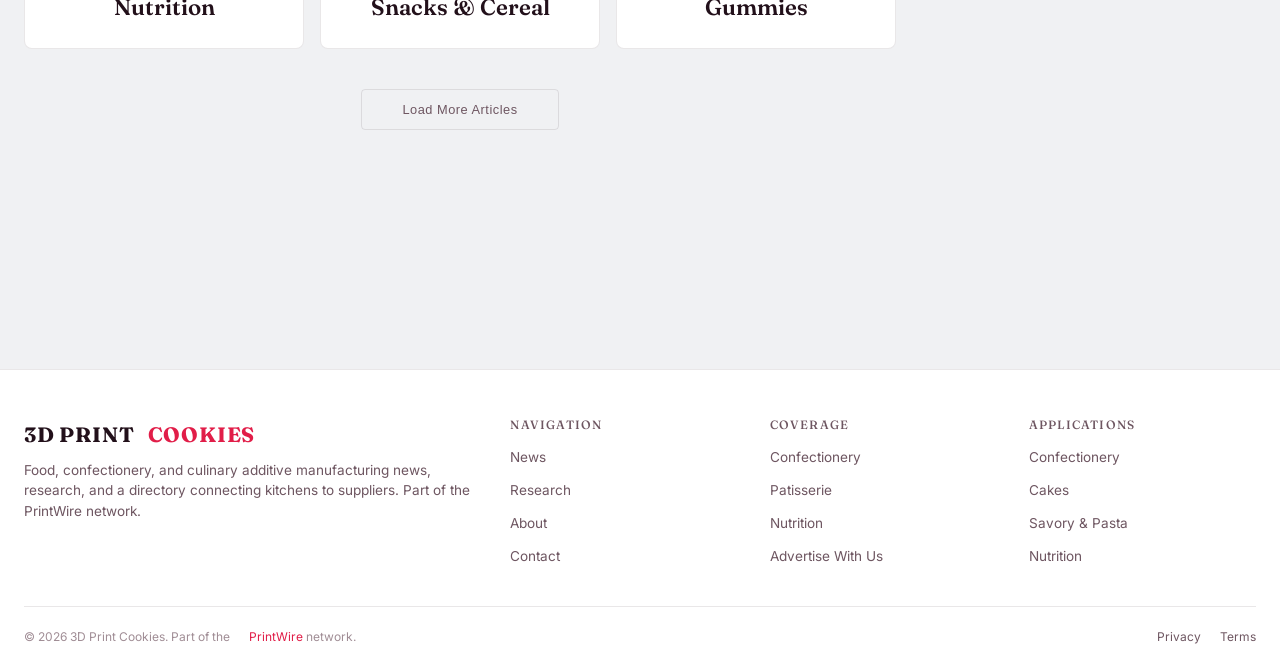
==== commit 221cac35: "Wire up Analysis and Deep Dives section from network.json feed" ====
--- a/static/index.html
+++ b/static/index.html
@@ -102,36 +102,10 @@
     <!-- Analysis & Deep Dives -->
     <div class="ed-section-label">
       Analysis &amp; Deep Dives
-      <a href="#">View All &rarr;</a>
-    </div>
-    <div class="ed-list">
-      <article class="ed-list-item">
-        <img src="images/02_cookie_embossed.png" alt="Chocolate 3D printing">
-        <div>
-          <span class="ed-badge">Confection</span>
-          <div class="ed-card-meta">June 24, 2026 · 9 min read</div>
-          <h3><a href="#">Tempering the Machine: What It Takes to Print Chocolate at Scale</a></h3>
-          <p class="ed-card-excerpt">Deposition temperature, cooling, and crystallization control are the difference between a demo and a production-grade chocolate printer.</p>
-        </div>
-      </article>
-      <article class="ed-list-item">
-        <img src="images/03_printer_extruding.png" alt="Printed protein lattice">
-        <div>
-          <span class="ed-badge">Nutrition</span>
-          <div class="ed-card-meta">June 20, 2026 · 7 min read</div>
-          <h3><a href="#">Personalized Nutrition: Printed Protein &amp; Functional Foods</a></h3>
-          <p class="ed-card-excerpt">Per-person macros, texture, and dosing — where food printing meets health, and where the science actually holds up.</p>
-        </div>
-      </article>
-      <article class="ed-list-item">
-        <img src="images/04_cookie_surface.png" alt="Custom 3D printed cake">
-        <div>
-          <span class="ed-badge">Patisserie</span>
-          <div class="ed-card-meta">June 18, 2026 · 10 min read</div>
-          <h3><a href="#">3D Printed Cakes &amp; Sugar Work for Modern Patisserie</a></h3>
-          <p class="ed-card-excerpt">Custom geometry no piping bag can match — how studios are using print for events and retail confectionery.</p>
-        </div>
-      </article>
+      <a href="/articles/">View All &rarr;</a>
+    </div>
+    <div class="ed-list" id="pwDeepDives">
+      <div style="padding:1.5rem;color:var(--text-faint);">Loading analysis…</div>
     </div>
 
     <!-- Applications -->
@@ -458,6 +432,31 @@
       : '<div style="grid-column:1/-1;text-align:center;padding:2rem;color:var(--text-faint);">Unable to load news.</div>';
   }
 })();
+
+// -- Analysis & Deep Dives: PrintWire catalog in list format --
+(function(){
+  var box = document.getElementById('pwDeepDives');
+  if (!box) return;
+  function esc(s){var d=document.createElement('div');d.appendChild(document.createTextNode(s==null?'':s));return d.innerHTML;}
+  var empty = '<div style="padding:1.5rem;color:var(--text-faint);">In-depth analysis and deep dives are on the way — check back soon.</div>';
+  fetch('network.json',{cache:'no-store'})
+    .then(function(r){ return r.ok ? r.json() : []; })
+    .then(function(items){
+      items = (items || []).slice();
+      items.sort(function(a,b){ return (b.iso||'').localeCompare(a.iso||''); });
+      if (!items.length){ box.innerHTML = empty; return; }
+      box.innerHTML = items.slice(0,8).map(function(a){
+        var img = a.img ? '<img src="'+esc(a.img)+'" alt="" loading="lazy">' : '';
+        var meta = esc(a.date||'') + (a.origin ? ' · '+esc(a.origin) : '');
+        return '<article class="ed-list-item">'+img+'<div>'+
+          '<div class="ed-card-meta">'+meta+'</div>'+
+          '<h3><a href="'+esc(a.url)+'">'+esc(a.title)+'</a></h3>'+
+          '<p class="ed-card-excerpt">'+esc(a.summary||'')+'</p>'+
+          '</div></article>';
+      }).join('');
+    })
+    .catch(function(){ box.innerHTML = empty; });
+})();
 </script>
 </body>
 </html>
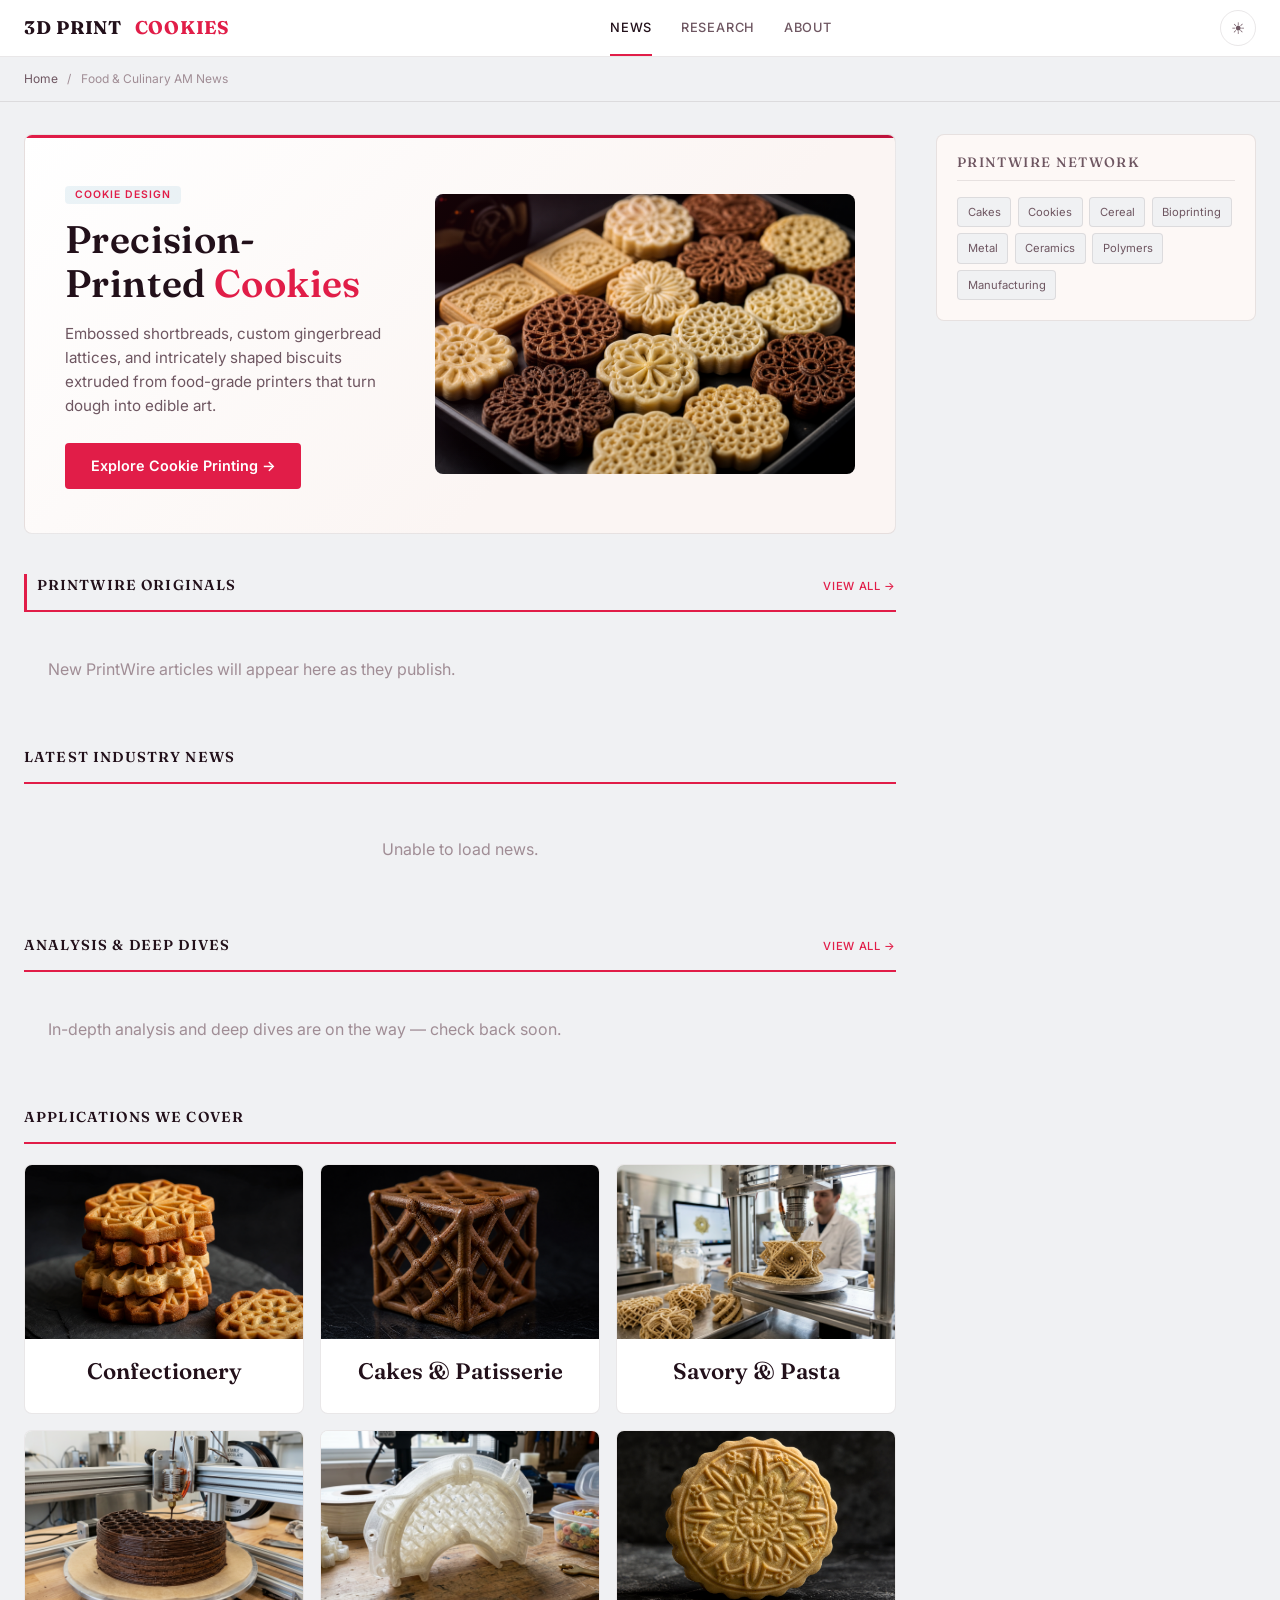
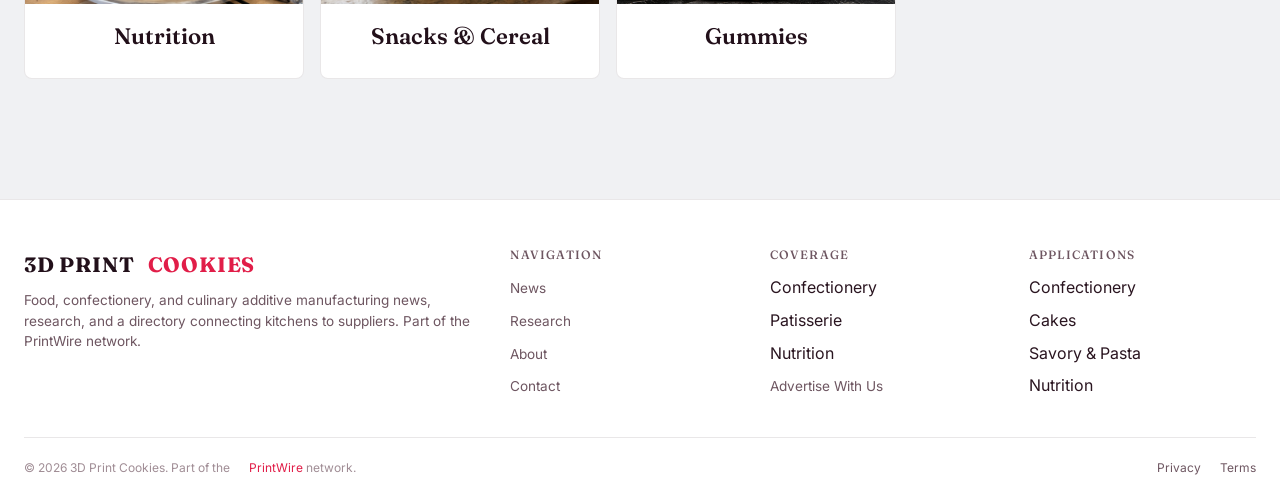
==== commit 57c1125e: "Site fixes: remove fabricated content and false claims, add privacy and terms Fix batch of 2026-11-2" ====
--- a/static/index.html
+++ b/static/index.html
@@ -30,9 +30,6 @@
     <nav class="ed-nav">
       <a href="index.html" class="active">News</a>
       <a href="/articles/">Research</a>
-      <a href="#suppliers">Suppliers</a>
-      <a href="#suppliers">Equipment</a>
-      <a href="#suppliers">Recipes</a>
       <a href="about.html">About</a>
     </nav>
     <button class="ed-theme-toggle" id="themeToggle" aria-label="Toggle light/dark mode" title="Toggle light/dark mode">&#9728;</button>
@@ -61,25 +58,6 @@
       </div>
     </article>
 
-    <!-- Stats Bar -->
-    <div class="ed-stats">
-      <div class="ed-stat">
-        <div class="ed-stat-value">6</div>
-        <div class="ed-stat-label">Edible Materials</div>
-      </div>
-      <div class="ed-stat">
-        <div class="ed-stat-value">±0.4mm</div>
-        <div class="ed-stat-label">Deposition Detail</div>
-      </div>
-      <div class="ed-stat">
-        <div class="ed-stat-value">Food-Safe</div>
-        <div class="ed-stat-label">Certified Systems</div>
-      </div>
-      <div class="ed-stat">
-        <div class="ed-stat-value">72+</div>
-        <div class="ed-stat-label">Active Suppliers</div>
-      </div>
-    </div>
 
     <!-- PrintWire Originals — network-wide originals (featured) -->
     <div class="ed-section-label" style="border-left:3px solid var(--accent);padding-left:0.6rem;">
@@ -93,7 +71,7 @@
     <!-- Latest News — PrintWire + industry (RSS) -->
     <div class="ed-section-label">
       Latest Industry News
-      <a href="#">View All &rarr;</a>
+      
     </div>
     <div class="ed-card-grid" id="newsGrid">
       <div style="grid-column: 1/-1; text-align:center; padding:2rem; color:var(--text-faint);">Loading latest news…</div>
@@ -113,123 +91,41 @@
       Applications We Cover
     </div>
     <div class="ed-card-grid" style="grid-template-columns: repeat(3, 1fr); gap: 1rem; margin-bottom: 2.5rem;">
-      <a href="#" class="ed-card" style="text-align:center;">
+      <div class="ed-card" style="text-align:center;">
         <img class="ed-card-img" src="images/05_stack_custom.png" alt="Confectionery">
         <div class="ed-card-body"><h3>Confectionery</h3></div>
-      </a>
-      <a href="#" class="ed-card" style="text-align:center;">
+      </div>
+      <div class="ed-card" style="text-align:center;">
         <img class="ed-card-img" src="images/06_gingerbread_lattice.png" alt="Cakes & Patisserie">
         <div class="ed-card-body"><h3>Cakes &amp; Patisserie</h3></div>
-      </a>
-      <a href="#" class="ed-card" style="text-align:center;">
-        
+      </div>
+      <div class="ed-card" style="text-align:center;">
+        <img class="ed-card-img" src="images/06_pasta_shapes.png" alt="Savory &amp; Pasta">
         <div class="ed-card-body"><h3>Savory &amp; Pasta</h3></div>
-      </a>
-      <a href="#" class="ed-card" style="text-align:center;">
-        
+      </div>
+      <div class="ed-card" style="text-align:center;">
+        <img class="ed-card-img" src="images/01_chocolate_extrusion.png" alt="Nutrition">
         <div class="ed-card-body"><h3>Nutrition</h3></div>
-      </a>
-      <a href="#" class="ed-card" style="text-align:center;">
-        
+      </div>
+      <div class="ed-card" style="text-align:center;">
+        <img class="ed-card-img" src="images/07_cereal_bowl.png" alt="Snacks &amp; Cereal">
         <div class="ed-card-body"><h3>Snacks &amp; Cereal</h3></div>
-      </a>
-      <a href="#" class="ed-card" style="text-align:center;">
-        
+      </div>
+      <div class="ed-card" style="text-align:center;">
+        <img class="ed-card-img" src="images/02_cookie_embossed.png" alt="Gummies">
         <div class="ed-card-body"><h3>Gummies</h3></div>
-      </a>
-    </div>
-
-    <!-- Load More -->
-    <div class="ed-load-more">
-      <button>Load More Articles</button>
-    </div>
+      </div>
+    </div>
+
 
   </div>
 
   <!-- ── Sidebar ─────────────────────────────── -->
   <aside class="ed-sidebar">
 
-    <!-- Newsletter -->
-    <div class="ed-sidebar-block ed-newsletter">
-      <h4>Newsletter</h4>
-      <p>Food-printing breakthroughs, patisserie projects, and culinary-tech research — delivered monthly. No spam.</p>
-      <form action="https://api.web3forms.com/submit" method="POST" onsubmit="this.querySelector('button').textContent='Subscribed!';this.querySelector('button').disabled=true;">
-        <input type="hidden" name="access_key" value="6f33053b-6d08-414b-9615-665f88c98da8">
-        <input type="hidden" name="subject" value="Newsletter Signup — 3dprintcookies.com">
-        <input type="hidden" name="from_name" value="Newsletter Signup">
-        <input type="email" name="email" placeholder="your@email.com" required>
-        <button type="submit">Subscribe</button>
-      </form>
-    </div>
-
-    <!-- Suppliers & Connections -->
-    <div class="ed-sidebar-block" id="suppliers">
-      <h4>Suppliers &amp; Connections</h4>
-      <div class="ed-popular-item">
-        <div>
-          <h3><a href="#">Food Printers</a></h3>
-          <div class="ed-popular-meta">Extrusion, binder-jet &amp; laser-sinter food systems · 13 suppliers</div>
-        </div>
-      </div>
-      <div class="ed-popular-item">
-        <div>
-          <h3><a href="#">Edible Materials</a></h3>
-          <div class="ed-popular-meta">Chocolate, dough, purees, sugar, protein pastes · 20 suppliers</div>
-        </div>
-      </div>
-      <div class="ed-popular-item">
-        <div>
-          <h3><a href="#">Cartridges &amp; Nozzles</a></h3>
-          <div class="ed-popular-meta">Food-safe cartridges, nozzles &amp; tooling · 15 listed</div>
-        </div>
-      </div>
-      <div class="ed-popular-item">
-        <div>
-          <h3><a href="#">Studios &amp; Kitchens</a></h3>
-          <div class="ed-popular-meta">Culinary print studios &amp; production kitchens · 24 listed</div>
-        </div>
-      </div>
-    </div>
-
-    <!-- Most Read -->
-    <div class="ed-sidebar-block">
-      <h4>Most Read</h4>
-      <div class="ed-popular-item">
-        <span class="ed-popular-num">1</span>
-        <div>
-          <h3><a href="#">Barilla Scales Printed Pasta Shapes for Restaurant Supply</a></h3>
-          <div class="ed-popular-meta">9.2K reads</div>
-        </div>
-      </div>
-      <div class="ed-popular-item">
-        <span class="ed-popular-num">2</span>
-        <div>
-          <h3><a href="#">Printed Plant-Protein Lattices Match Meat Texture in Trials</a></h3>
-          <div class="ed-popular-meta">7.8K reads</div>
-        </div>
-      </div>
-      <div class="ed-popular-item">
-        <span class="ed-popular-num">3</span>
-        <div>
-          <h3><a href="#">Personalized Gummy Vitamins Hit Pharmacy Print-on-Demand</a></h3>
-          <div class="ed-popular-meta">6.5K reads</div>
-        </div>
-      </div>
-      <div class="ed-popular-item">
-        <span class="ed-popular-num">4</span>
-        <div>
-          <h3><a href="#">Sugar-Printing Throughput Doubles With New Binder-Jet Head</a></h3>
-          <div class="ed-popular-meta">5.7K reads</div>
-        </div>
-      </div>
-    </div>
-
-    <!-- Ad Placeholder -->
-    <div class="ed-sidebar-block" style="text-align:center; color: var(--text-faint); font-size: 0.75rem; padding: 2.5rem 1rem;">
-      <div style="border: 1px dashed var(--border); border-radius: 4px; padding: 2rem 1rem;">
-        Ad Space<br>300×250
-      </div>
-    </div>
+
+
+
 
     <!-- Network Links -->
     <div class="ed-sidebar-block">
@@ -246,12 +142,6 @@
       </div>
     </div>
 
-    <!-- Studio CTA -->
-    <div class="ed-sidebar-block" style="background: linear-gradient(135deg, rgba(225,29,72,0.10), rgba(225,29,72,0.04)); border-color: var(--border-accent);">
-      <h4 style="color: var(--accent);">List Your Kitchen</h4>
-      <p style="font-size: 0.85rem; color: var(--text-dim); margin-bottom: 1rem; line-height: 1.5;">Food-printing studio, edible-material supplier, or equipment maker? Get listed in the directory.</p>
-      <a href="contact.html" style="display:block;text-align:center;padding:0.65rem;background:var(--accent);border-radius:4px;color:#fff;font-weight:600;font-size:0.8rem;transition:background 0.25s;" onmouseover="this.style.background='var(--accent-dark)'" onmouseout="this.style.background='var(--accent)'">Get in Touch</a>
-    </div>
 
   </aside>
 </div>
@@ -275,27 +165,27 @@
     <div>
       <h4>Coverage</h4>
       <ul>
-        <li><a href="#">Confectionery</a></li>
-        <li><a href="#">Patisserie</a></li>
-        <li><a href="#">Nutrition</a></li>
+        <li>Confectionery</li>
+        <li>Patisserie</li>
+        <li>Nutrition</li>
         <li><a href="advertise.html">Advertise With Us</a></li>
       </ul>
     </div>
     <div>
       <h4>Applications</h4>
       <ul>
-        <li><a href="#">Confectionery</a></li>
-        <li><a href="#">Cakes</a></li>
-        <li><a href="#">Savory &amp; Pasta</a></li>
-        <li><a href="#">Nutrition</a></li>
+        <li>Confectionery</li>
+        <li>Cakes</li>
+        <li>Savory &amp; Pasta</li>
+        <li>Nutrition</li>
       </ul>
     </div>
   </div>
   <div class="ed-footer-bottom">
     <span>&copy; 2026 3D Print Cookies. Part of the <a href="https://3dprint.space" style="color:var(--accent);">PrintWire</a> network.</span>
     <span>
-      <a href="#">Privacy</a>
-      <a href="#">Terms</a>
+      <a href="/privacy.html">Privacy</a>
+      <a href="/terms.html">Terms</a>
     </span>
   </div>
 </footer>
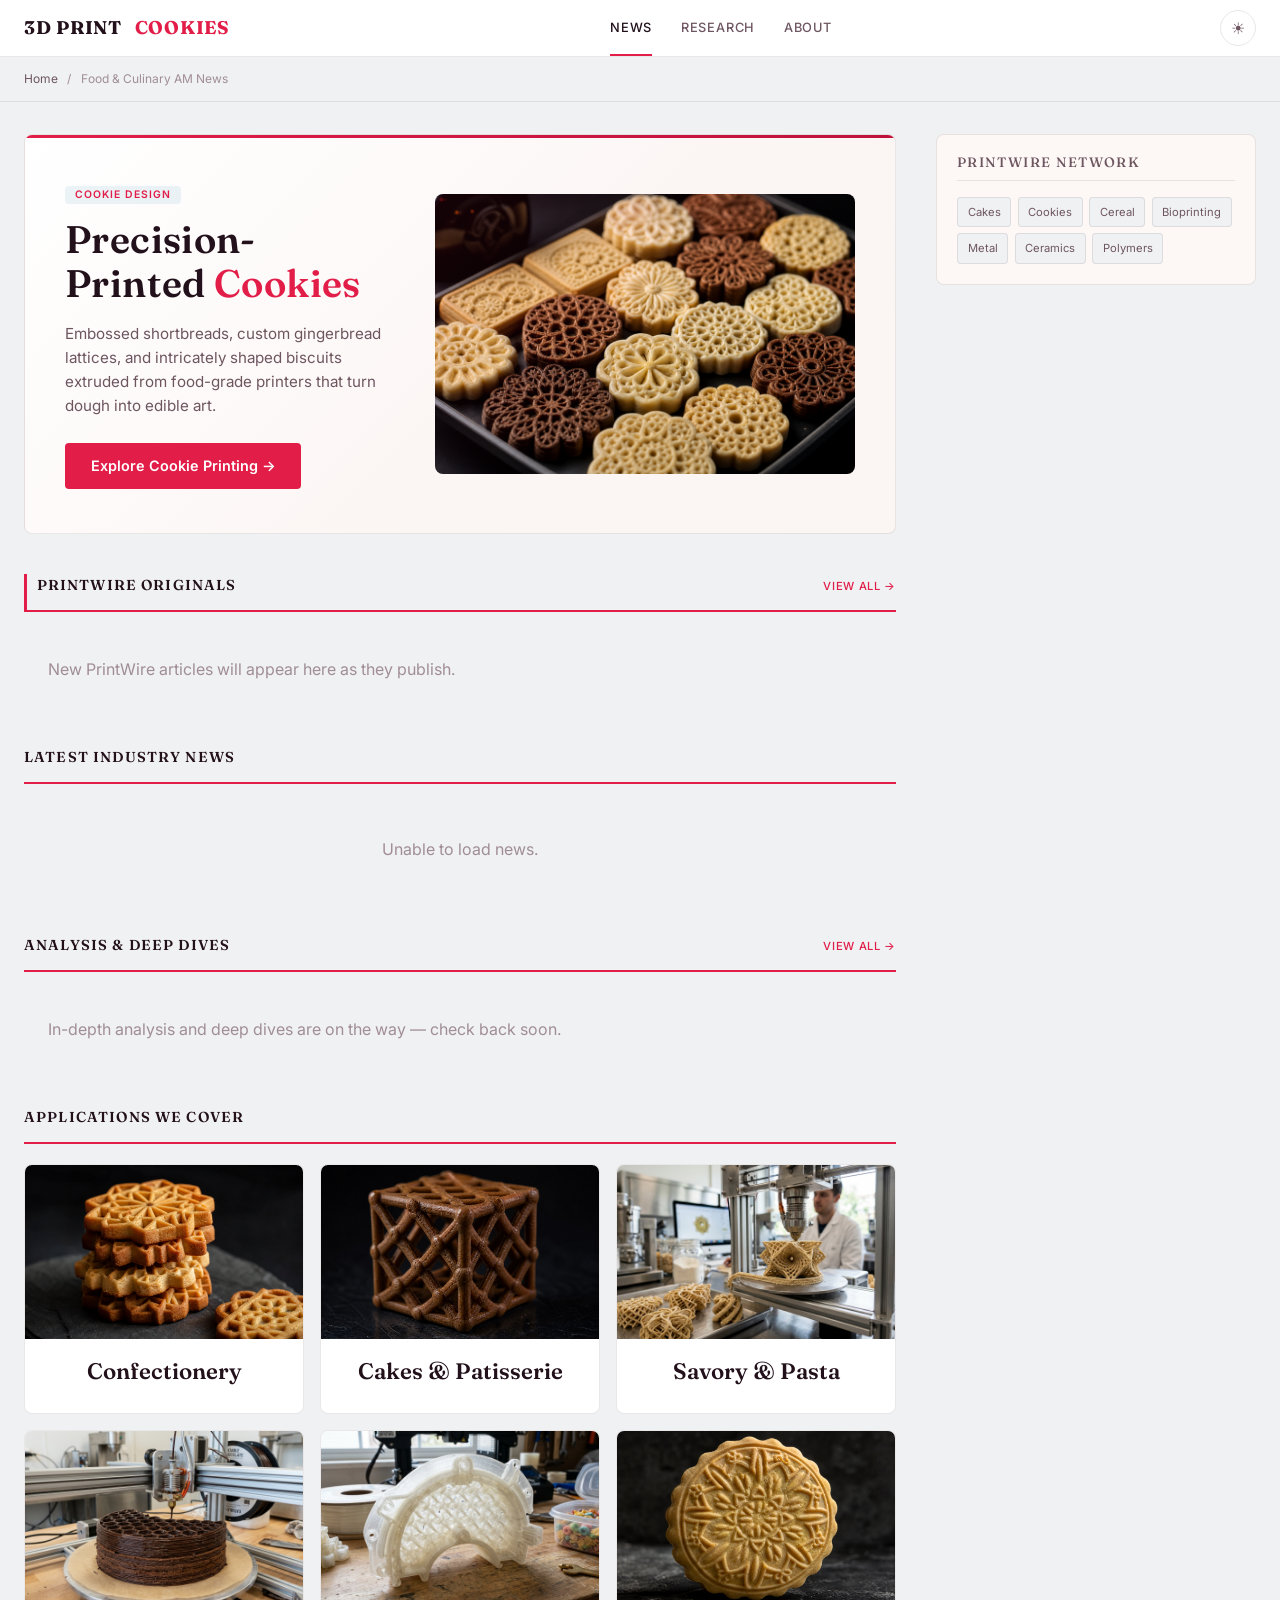
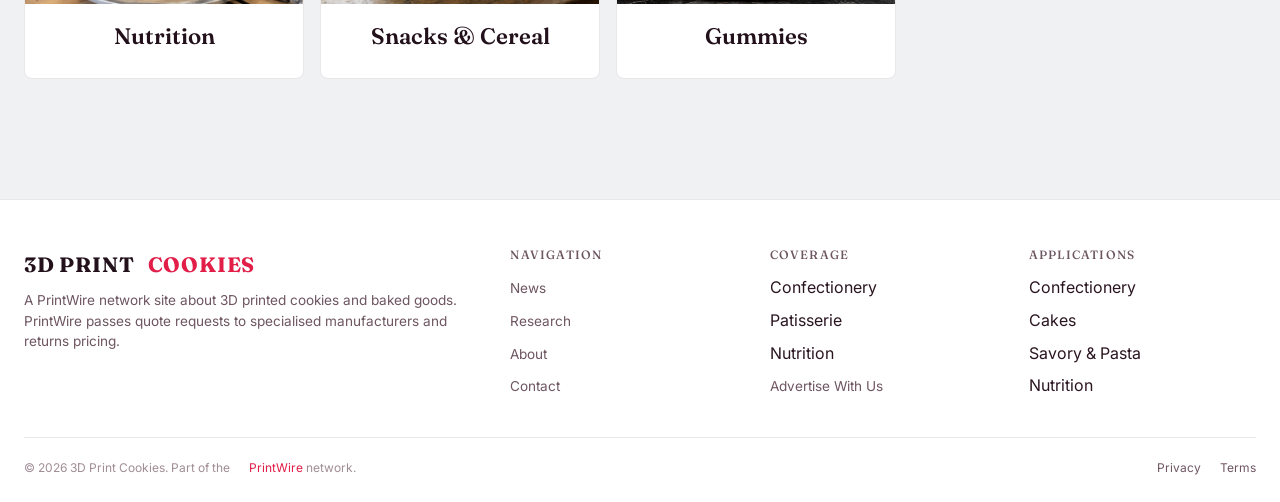
==== commit 5438b723: "Site fixes round 2: honest head tags and footers, own name and niche, quote form Round 2 of 2026-11-" ====
--- a/static/index.html
+++ b/static/index.html
@@ -3,16 +3,16 @@
 <head>
   <meta charset="UTF-8">
   <meta name="viewport" content="width=device-width, initial-scale=1.0">
-  <meta name="description" content="3D Print Cookies: food, confectionery, and culinary additive manufacturing news, research, and a directory connecting kitchens to suppliers.">
-  <title>3D Print Cookies — Food &amp; Culinary AM News &amp; Suppliers</title>
+  <meta name="description" content="3D Print Cookies is a PrintWire network site about 3D printed cookies and baked goods. PrintWire passes quote requests to specialised manufacturers and returns pricing. PrintWire does not manufacture parts itself.">
+  <title>3D Print Cookies | 3D printed cookies and baked goods</title>
   <link rel="preconnect" href="https://fonts.googleapis.com">
   <link rel="preconnect" href="https://fonts.gstatic.com" crossorigin>
   <link href="https://fonts.googleapis.com/css2?family=Fraunces:opsz,wght@9..144,500;9..144,600;9..144,700&family=Inter:wght@400;500;600&display=swap" rel="stylesheet">
   <link rel="stylesheet" href="css/editorial.css">
   <link rel="icon" type="image/svg+xml" href="/favicon.svg">
   <meta property="og:type" content="website">
-  <meta property="og:title" content="3D Print Cookies — Food &amp; Culinary AM News &amp; Suppliers">
-  <meta property="og:description" content="Embossed shortbreads, custom gingerbread lattices, and intricately shaped biscuits extruded from food-grade printers that turn dough into edible art.">
+  <meta property="og:title" content="3D Print Cookies | 3D printed cookies and baked goods">
+  <meta property="og:description" content="3D Print Cookies is a PrintWire network site about 3D printed cookies and baked goods. PrintWire passes quote requests to specialised manufacturers and returns pricing. PrintWire does not manufacture parts itself.">
   <meta property="og:image" content="https://3dprintfood.com/images/01_hero_tray_intricately.png">
   <meta property="og:url" content="https://3dprintfood.com/">
   <meta name="twitter:card" content="summary_large_image">
@@ -138,7 +138,6 @@
         <a href="https://dmls3d.com">Metal</a>
         <a href="https://3dprintceramics.com">Ceramics</a>
         <a href="https://3dprintcomposites.com">Polymers</a>
-        <a href="https://sendcutship.com">Manufacturing</a>
       </div>
     </div>
 
@@ -151,7 +150,7 @@
   <div class="ed-footer-inner">
     <div class="ed-footer-brand">
       <div class="ed-logo" style="font-size:1.3rem; margin-bottom: 0.5rem;">3D&nbsp;PRINT&nbsp;<span class="ed-logo-accent">COOKIES</span></div>
-      <p>Food, confectionery, and culinary additive manufacturing news, research, and a directory connecting kitchens to suppliers. Part of the PrintWire network.</p>
+      <p>A PrintWire network site about 3D printed cookies and baked goods. PrintWire passes quote requests to specialised manufacturers and returns pricing.</p>
     </div>
     <div>
       <h4>Navigation</h4>
